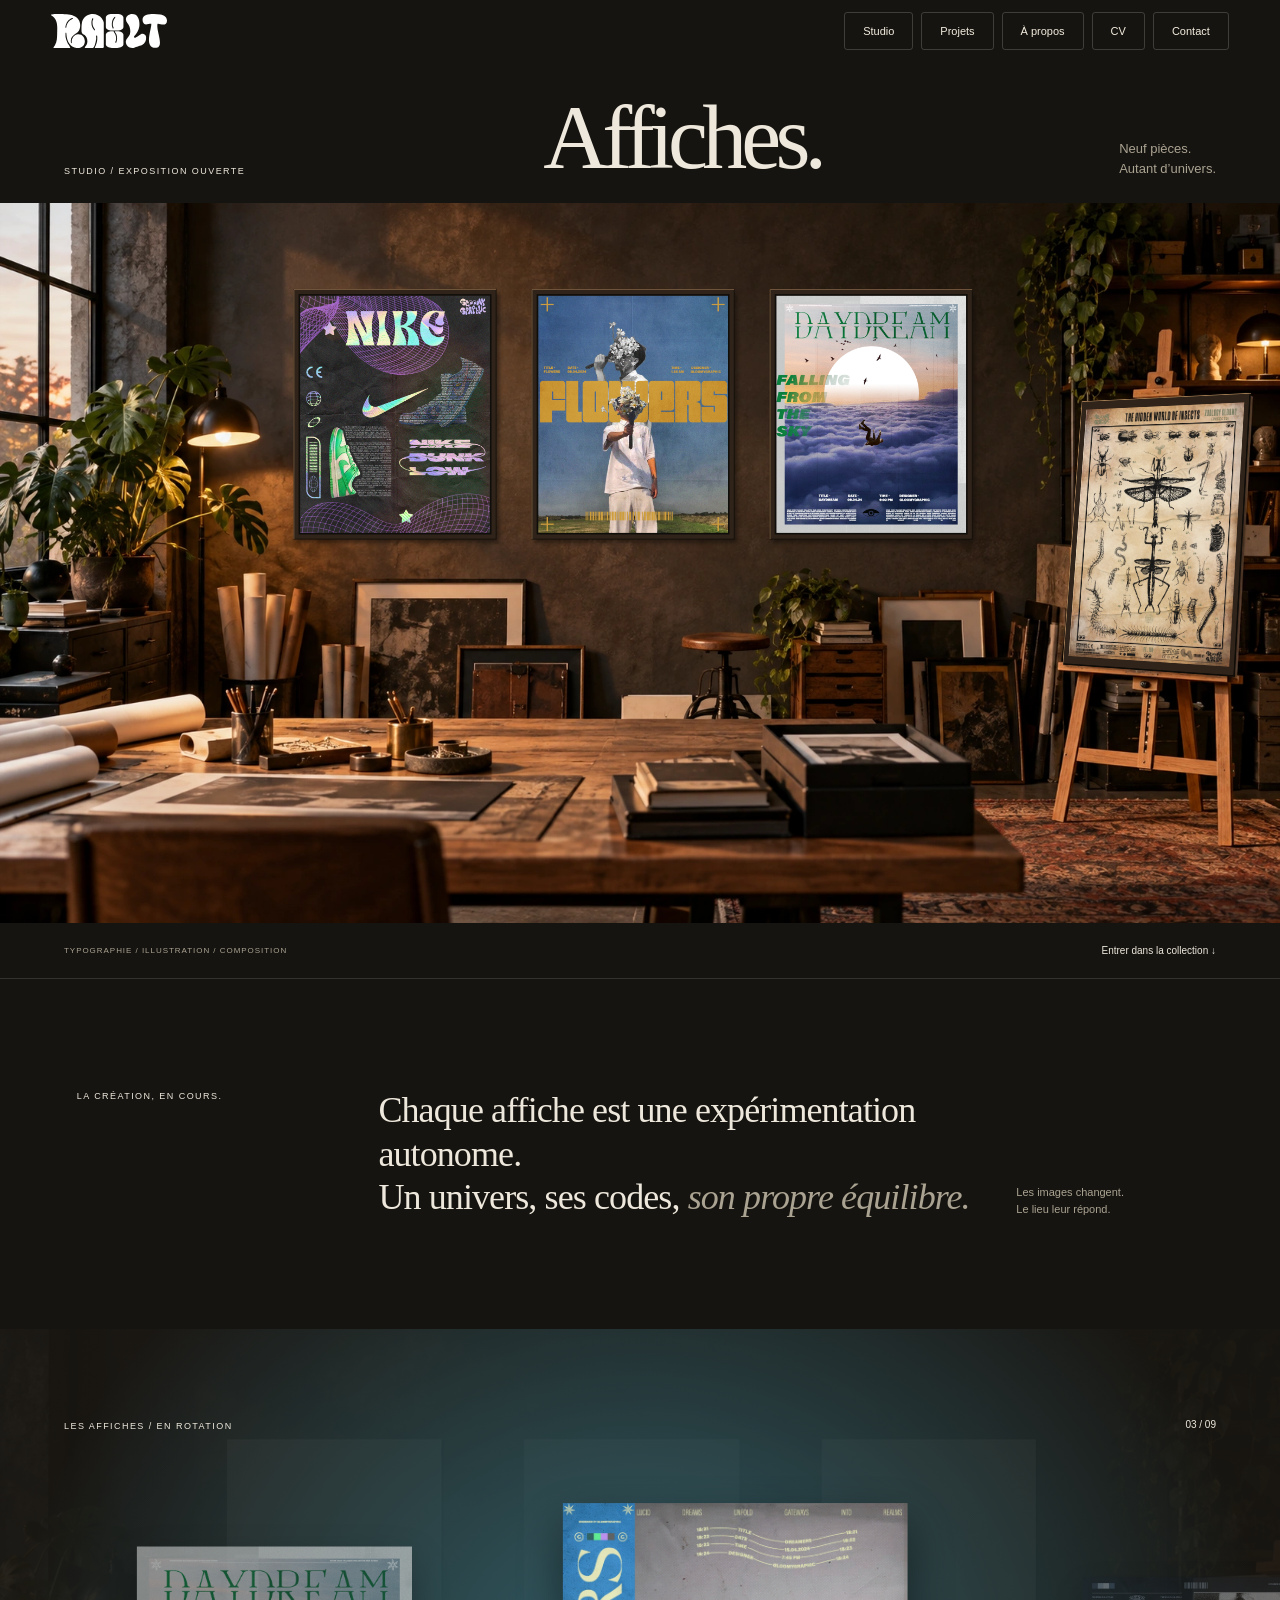
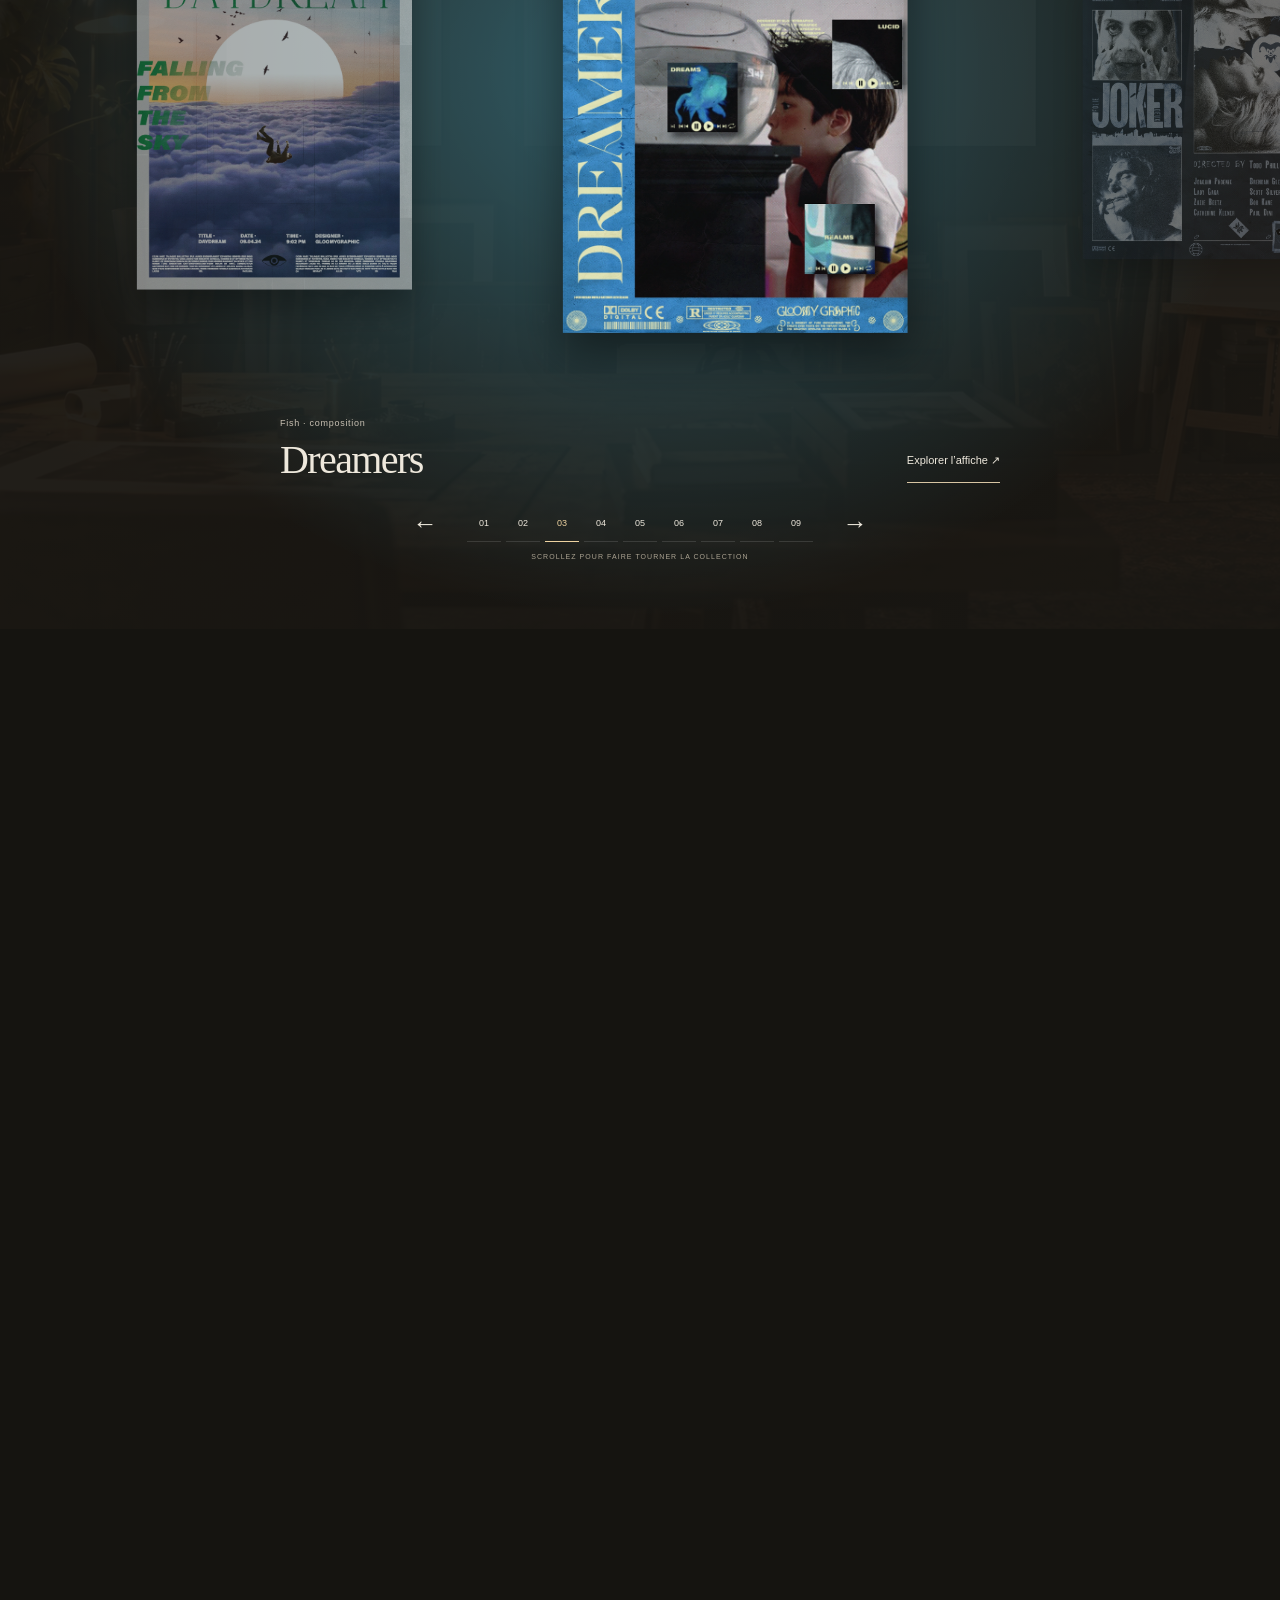
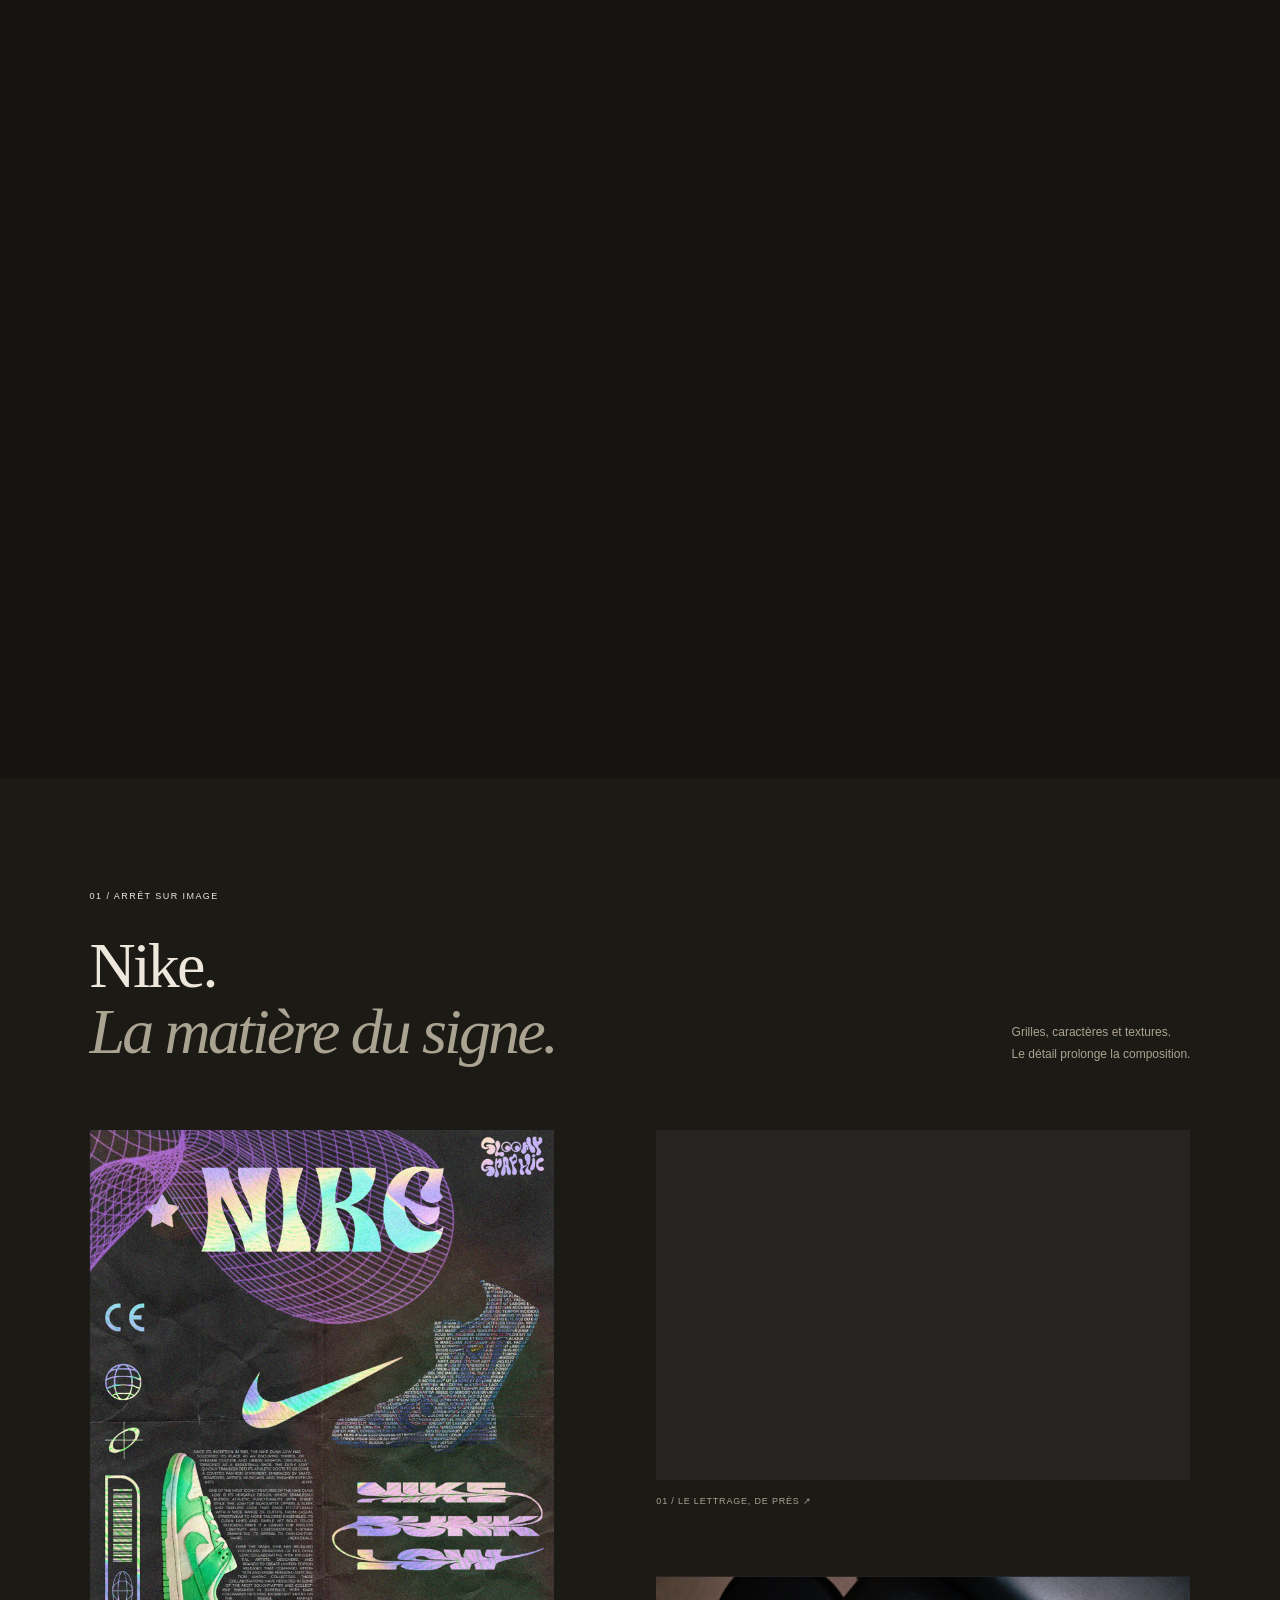
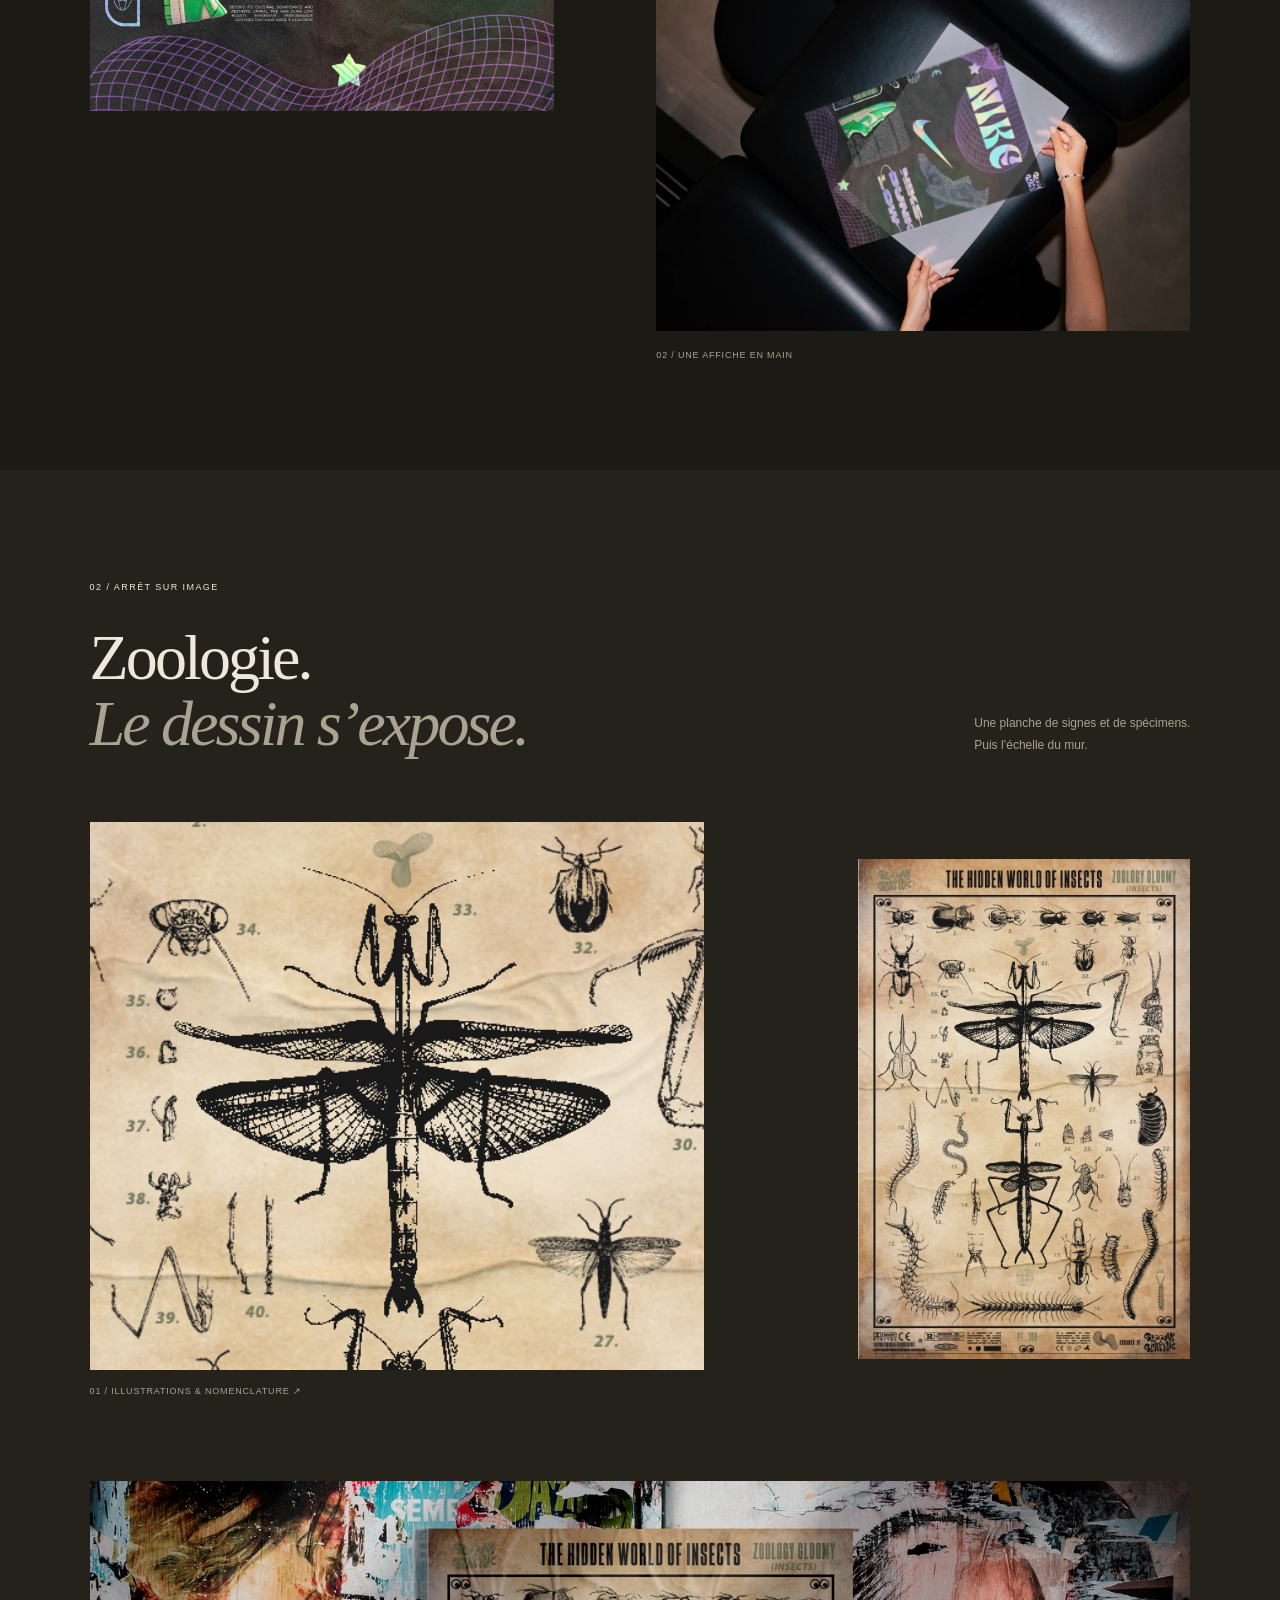
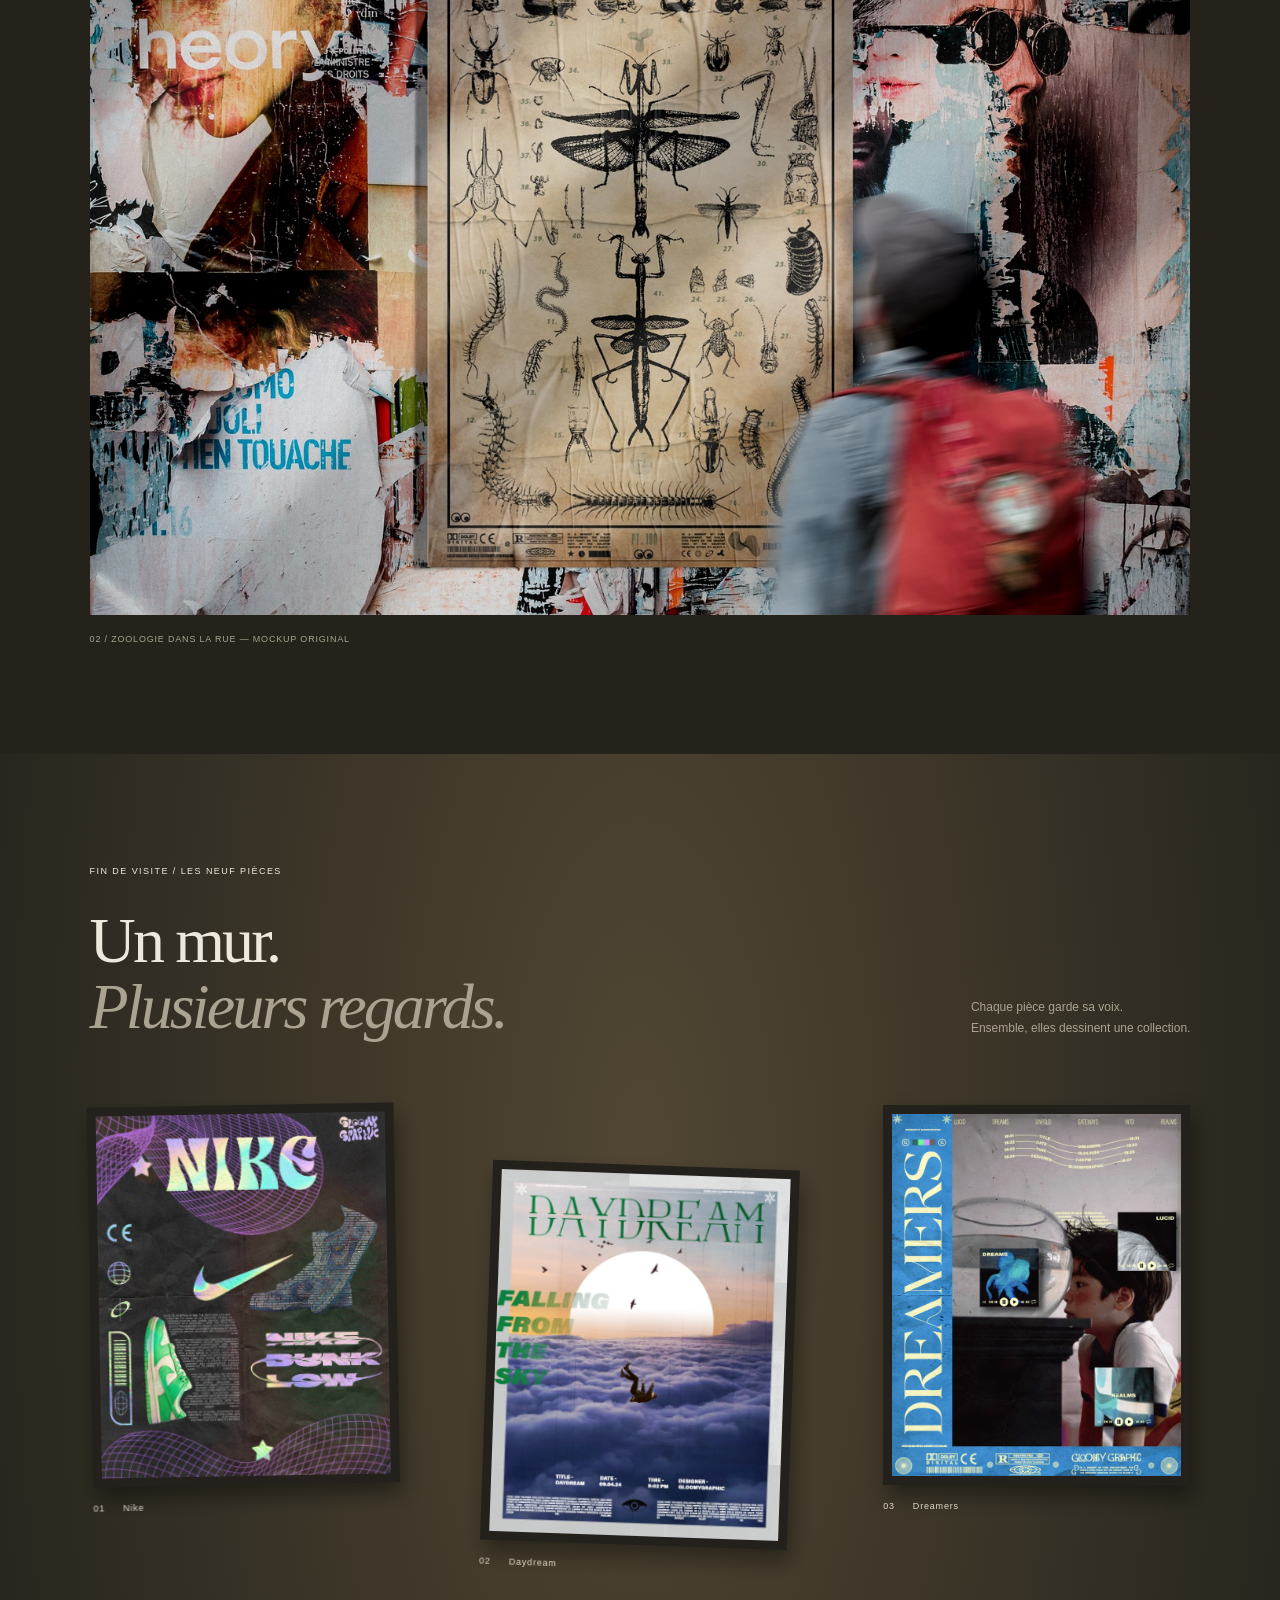
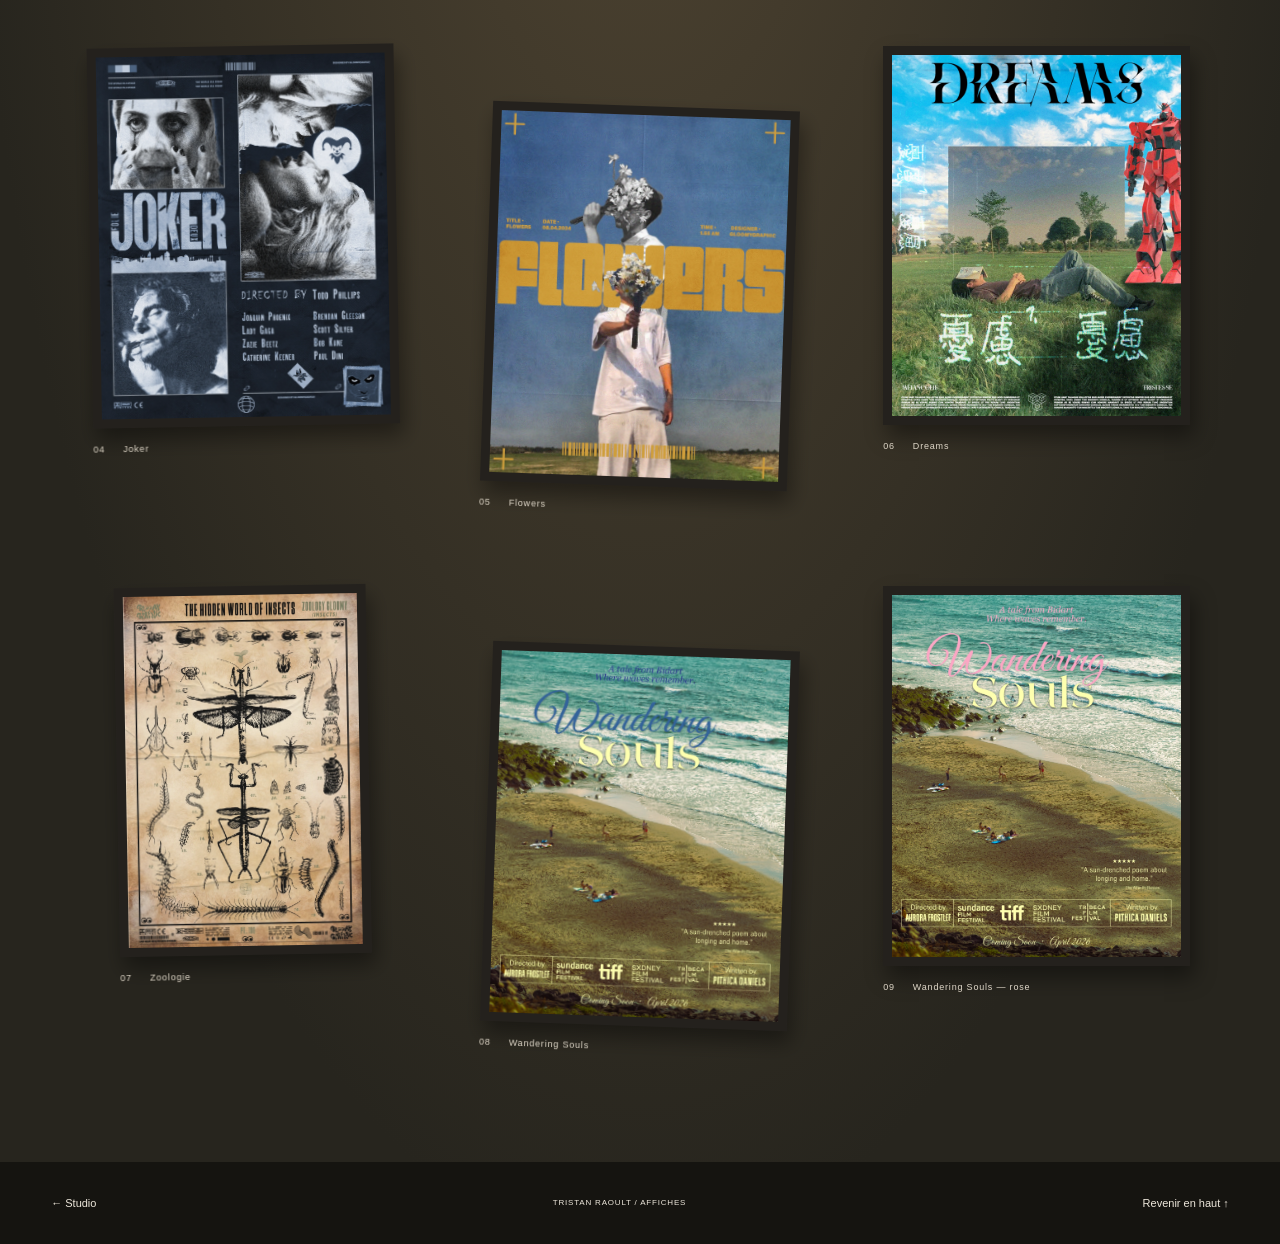
==== outputs/V16_Studio/affiches/index.html @ eba3c576 "release: prepare current portfolio for GitHub Pages" ====
<!doctype html><html lang="fr"><head><meta charset="utf-8"><meta name="viewport" content="width=device-width,initial-scale=1"><title>Affiches — Tristan Raoult</title><meta name="color-scheme" content="dark"><link rel="stylesheet" href="affiches.css"><link rel="stylesheet" href="mobile-v16.css"><link rel="stylesheet" href="../shared/navigation.css"><script src="../shared/navigation.js" defer></script></head><body><portfolio-header></portfolio-header><a class="skip" href="#rotation">Passer aux affiches</a><nav data-legacy-navigation><a href="../prototype/#atelier">← Studio</a><span>TRISTAN RAOULT / EXPÉRIMENTATIONS GRAPHIQUES</span><a href="#collection">La collection ↘</a></nav><main><section class="hero"><header><span class="eyebrow">STUDIO / EXPOSITION OUVERTE</span><h1>Affiches.</h1><p>Neuf pièces.<br>Autant d’univers.</p></header><div class="scene-scroll"><svg viewBox="0 0 1672 941" class="studio" role="img" aria-label="Atelier de création, trois affiches au mur et une sur un chevalet"><image href="assets/atelier.webp" width="1672" height="941"/><a href="#" data-open="0" aria-label="Voir Nike"><g class="studio-frame"><rect class="frame-shadow" x="388" y="118" width="264" height="326"/><rect class="frame-wood" x="384" y="113" width="264" height="326"/><path class="frame-edge" d="M384 439V113h264"/><image href="assets/nike.webp" x="392" y="121" width="248" height="310" preserveAspectRatio="xMidYMid meet"/><rect class="frame-lip" x="391" y="120" width="250" height="312"/></g></a><a href="#" data-open="4" aria-label="Voir Flowers"><g class="studio-frame"><rect class="frame-shadow" x="699" y="118" width="264" height="326"/><rect class="frame-wood" x="695" y="113" width="264" height="326"/><path class="frame-edge" d="M695 439V113h264"/><image href="assets/flower.webp" x="703" y="121" width="248" height="310" preserveAspectRatio="xMidYMid meet"/><rect class="frame-lip" x="702" y="120" width="250" height="312"/></g></a><a href="#" data-open="1" aria-label="Voir Daydream"><g class="studio-frame"><rect class="frame-shadow" x="1010" y="118" width="264" height="326"/><rect class="frame-wood" x="1006" y="113" width="264" height="326"/><path class="frame-edge" d="M1006 439V113h264"/><image href="assets/clouds.webp" x="1014" y="121" width="248" height="310" preserveAspectRatio="xMidYMid meet"/><rect class="frame-lip" x="1013" y="120" width="250" height="312"/></g></a><foreignObject x="0" y="0" width="1672" height="941" class="easel-layer"><a xmlns="http://www.w3.org/1999/xhtml" href="#" data-open="6" aria-label="Voir Zoologie" class="easel-print" style="transform:matrix3d(0.432533567590572,-0.11994492568596771,0,-0.0002988370659380425,-0.16379655150013453,0.9145654110637824,0,-0.00006797702237441648,0,0,1,0,1413,259,0,1)"><img src="assets/zoologie.webp" alt="Affiche Zoologie encadrée sur le chevalet" width="800" height="1200"/></a></foreignObject></svg></div><div class="mobile-exhibition portrait-exhibition"><svg class="portrait-gallery" viewBox="0 0 941 1672" aria-label="Studio en portrait : Nike et Flowers au mur, Zoologie sur le chevalet"><image href="assets/studio-portrait.webp" width="941" height="1672"/><a href="#" data-open="0" aria-label="Voir Nike"><rect x="246" y="212" width="246" height="303.5" fill="#30241b" stroke="#775b3d" stroke-width="3"/><image href="assets/nike.webp" x="254" y="220" width="230" height="287.5" preserveAspectRatio="xMidYMid meet"/><rect x="254" y="220" width="230" height="287.5" fill="none" stroke="#130e09" stroke-width="3"/></a><a href="#" data-open="4" aria-label="Voir Flowers"><rect x="524" y="212" width="246" height="303.5" fill="#30241b" stroke="#775b3d" stroke-width="3"/><image href="assets/flower.webp" x="532" y="220" width="230" height="287.5" preserveAspectRatio="xMidYMid meet"/><rect x="532" y="220" width="230" height="287.5" fill="none" stroke="#130e09" stroke-width="3"/></a><a href="#" data-open="6" aria-label="Voir Zoologie"><g transform="matrix(1 -.013 -.053 1 622 787)"><rect x="-6" y="-6" width="220" height="324" fill="#30241b" stroke="#8c6844" stroke-width="3"/><image href="assets/zoologie.webp" width="208" height="312" preserveAspectRatio="xMidYMid meet"/></g></a></svg><p>Touchez une affiche pour la voir en détail.</p></div><div class="hero-bottom"><span>TYPOGRAPHIE / ILLUSTRATION / COMPOSITION</span><a href="#rotation">Entrer dans la collection ↓</a><span class="mobile-hint">Faites défiler pour visiter le studio ↓</span></div></section><section class="intro"><span class="eyebrow">LA CRÉATION, EN COURS.</span><p>Chaque affiche est une expérimentation autonome.<br>Un univers, ses codes, <em>son propre équilibre.</em></p><span>Les images changent.<br>Le lieu leur répond.</span></section><section class="carousel-section" id="rotation"><div class="carousel-stage"><div class="ambience"></div><header><span class="eyebrow">LES AFFICHES / EN ROTATION</span><span id="count" aria-live="polite">01 / 09</span></header><div class="carousel" aria-label="Carrousel des neuf affiches" tabindex="0"><button class="slide" data-slide="0" aria-label="Mettre Nike au centre"><img src="assets/nike.webp" alt="Nike" loading="lazy"></button><button class="slide" data-slide="1" aria-label="Mettre Daydream au centre"><img src="assets/clouds.webp" alt="Daydream" loading="lazy"></button><button class="slide" data-slide="2" aria-label="Mettre Dreamers au centre"><img src="assets/fish.webp" alt="Dreamers" loading="lazy"></button><button class="slide" data-slide="3" aria-label="Mettre Joker au centre"><img src="assets/joker.webp" alt="Joker" loading="lazy"></button><button class="slide" data-slide="4" aria-label="Mettre Flowers au centre"><img src="assets/flower.webp" alt="Flowers" loading="lazy"></button><button class="slide" data-slide="5" aria-label="Mettre Dreams au centre"><img src="assets/robot.webp" alt="Dreams" loading="lazy"></button><button class="slide" data-slide="6" aria-label="Mettre Zoologie au centre"><img src="assets/zoologie.webp" alt="Zoologie" loading="lazy"></button><button class="slide" data-slide="7" aria-label="Mettre Wandering Souls au centre"><img src="assets/sand.webp" alt="Wandering Souls" loading="lazy"></button><button class="slide" data-slide="8" aria-label="Mettre Wandering Souls — rose au centre"><img src="assets/sand-rose.webp" alt="Wandering Souls — rose" loading="lazy"></button></div><div class="carousel-caption"><div><span id="category"></span><h2 id="current-title">Nike</h2></div><button id="inspect">Explorer l’affiche ↗</button></div><div class="carousel-controls"><button id="prev" aria-label="Affiche précédente">←</button><div class="dots"><button data-index="0" aria-label="Afficher Nike">01</button><button data-index="1" aria-label="Afficher Daydream">02</button><button data-index="2" aria-label="Afficher Dreamers">03</button><button data-index="3" aria-label="Afficher Joker">04</button><button data-index="4" aria-label="Afficher Flowers">05</button><button data-index="5" aria-label="Afficher Dreams">06</button><button data-index="6" aria-label="Afficher Zoologie">07</button><button data-index="7" aria-label="Afficher Wandering Souls">08</button><button data-index="8" aria-label="Afficher Wandering Souls — rose">09</button></div><button id="next" aria-label="Affiche suivante">→</button></div><span class="scroll-hint">SCROLLEZ POUR FAIRE TOURNER LA COLLECTION</span></div></section><section class="feature" id="nike"><header><span class="eyebrow">01 / ARRÊT SUR IMAGE</span><h2>Nike.<br><em>La matière du signe.</em></h2><p>Grilles, caractères et textures.<br>Le détail prolonge la composition.</p></header><div class="feature-grid"><button class="poster full-poster" data-open="0" aria-label="Voir Nike"><img src="assets/nike.webp" alt="Affiche Nike" loading="lazy"></button><div class="detail-column"><button class="detail nike-detail" data-open="0" aria-label="Examiner le détail de Nike"><img src="assets/nike.png" alt="Détail typographique de l’affiche Nike" loading="lazy"></button><span class="caption">01 / LE LETTRAGE, DE PRÈS ↗</span><figure class="mockup"><button data-mockup="mockups-lifestyle.png" aria-label="Agrandir le mockup Nike"><img src="assets/mockups-lifestyle.webp" alt="Mockup existant : affiche Nike tenue en main" loading="lazy"></button><figcaption>02 / UNE AFFICHE EN MAIN</figcaption></figure></div></div></section><section class="feature zoologie" id="zoologie"><header><span class="eyebrow">02 / ARRÊT SUR IMAGE</span><h2>Zoologie.<br><em>Le dessin s’expose.</em></h2><p>Une planche de signes et de spécimens.<br>Puis l’échelle du mur.</p></header><div class="zoo-detail"><div><button class="detail zoo-crop" data-open="6" aria-label="Examiner les détails de Zoologie"><img src="assets/zoologie.png" alt="Grand insecte ailé : nervures des ailes, antennes et annotations de Zoologie" loading="lazy"></button><span class="caption">01 / ILLUSTRATIONS & NOMENCLATURE ↗</span></div><button class="poster " data-open="6" aria-label="Voir Zoologie"><img src="assets/zoologie.webp" alt="Affiche Zoologie" loading="lazy"></button></div><figure class="urban"><button data-mockup="mockups-urban.png" aria-label="Agrandir le mockup urbain Zoologie"><img src="assets/mockups-urban.webp" alt="Mockup existant : Zoologie sur un mur d’affichage urbain" loading="lazy"></button><figcaption>02 / ZOOLOGIE DANS LA RUE — MOCKUP ORIGINAL</figcaption></figure></section><section class="collection" id="collection"><header><span class="eyebrow">FIN DE VISITE / LES NEUF PIÈCES</span><h2>Un mur.<br><em>Plusieurs regards.</em></h2><p>Chaque pièce garde sa voix.<br>Ensemble, elles dessinent une collection.</p></header><div class="collection-wall"><figure><button class="poster " data-open="0" aria-label="Voir Nike"><img src="assets/nike.webp" alt="Affiche Nike" loading="lazy"></button><figcaption><span>01</span>Nike</figcaption></figure><figure><button class="poster " data-open="1" aria-label="Voir Daydream"><img src="assets/clouds.webp" alt="Affiche Daydream" loading="lazy"></button><figcaption><span>02</span>Daydream</figcaption></figure><figure><button class="poster " data-open="2" aria-label="Voir Dreamers"><img src="assets/fish.webp" alt="Affiche Dreamers" loading="lazy"></button><figcaption><span>03</span>Dreamers</figcaption></figure><figure><button class="poster " data-open="3" aria-label="Voir Joker"><img src="assets/joker.webp" alt="Affiche Joker" loading="lazy"></button><figcaption><span>04</span>Joker</figcaption></figure><figure><button class="poster " data-open="4" aria-label="Voir Flowers"><img src="assets/flower.webp" alt="Affiche Flowers" loading="lazy"></button><figcaption><span>05</span>Flowers</figcaption></figure><figure><button class="poster " data-open="5" aria-label="Voir Dreams"><img src="assets/robot.webp" alt="Affiche Dreams" loading="lazy"></button><figcaption><span>06</span>Dreams</figcaption></figure><figure><button class="poster " data-open="6" aria-label="Voir Zoologie"><img src="assets/zoologie.webp" alt="Affiche Zoologie" loading="lazy"></button><figcaption><span>07</span>Zoologie</figcaption></figure><figure><button class="poster " data-open="7" aria-label="Voir Wandering Souls"><img src="assets/sand.webp" alt="Affiche Wandering Souls" loading="lazy"></button><figcaption><span>08</span>Wandering Souls</figcaption></figure><figure><button class="poster " data-open="8" aria-label="Voir Wandering Souls — rose"><img src="assets/sand-rose.webp" alt="Affiche Wandering Souls — rose" loading="lazy"></button><figcaption><span>09</span>Wandering Souls — rose</figcaption></figure></div></section></main><footer><a href="../prototype/#atelier">← Studio</a><span>TRISTAN RAOULT / AFFICHES</span><a href="#">Revenir en haut ↑</a></footer><dialog id="viewer" aria-label="Affiche en grand"><div class="viewer-bar"><span id="viewer-title"></span><a id="original" target="_blank">Fichier original ↗</a><button id="close">Fermer ×</button></div><div class="viewer-image"><img id="large" alt=""></div><div class="viewer-tools"><button id="vprev" aria-label="Précédente">←</button><label>Zoom <input id="zoom" type="range" min="1" max="3" step=".25" value="1"></label><button id="vnext" aria-label="Suivante">→</button></div></dialog><script src="affiches.js" defer></script></body></html>
---- outputs/V16_Studio/affiches/affiches.css ----
:root{--bg:#151410;--paper:#eee8dc;--muted:#aba392;--glow:#83629c}*{box-sizing:border-box}html{scroll-behavior:smooth;scroll-padding-top:70px}body{margin:0;background:var(--bg);color:var(--paper);font:14px Arial,sans-serif}a{color:inherit;text-decoration:none}button{font:inherit;color:inherit;cursor:pointer;border:0;background:none}button:focus-visible,a:focus-visible,input:focus-visible{outline:2px solid #efc786;outline-offset:5px}figure,p,h1,h2{margin:0}img{display:block;max-width:100%;height:auto}nav{height:62px;padding:0 3vw;position:fixed;inset:0 0 auto;background:#151410;z-index:30;display:flex;align-items:center;justify-content:space-between;border-bottom:1px solid #ffffff20;font-size:11px}nav>span{font-size:8px;letter-spacing:.13em}.skip{position:fixed;top:-70px;background:white;color:black;padding:15px;z-index:40}.skip:focus{top:0}.eyebrow{font-size:9px;letter-spacing:.16em;line-height:1.6}.hero{padding-top:62px}.hero header{display:flex;align-items:end;justify-content:space-between;padding:35px 5vw 25px}.hero h1{font:90px/.9 Georgia;letter-spacing:-.065em}.hero header>p{font-size:13px;line-height:1.5;color:var(--muted)}.scene-scroll{overflow:auto}.studio{width:100%;height:auto;display:block}.studio a{cursor:zoom-in}.studio a:hover{outline:1px solid #ead19b}.hero-bottom{display:flex;justify-content:space-between;align-items:center;padding:22px 5vw;font-size:10px;border-bottom:1px solid #ffffff20}.hero-bottom>span{font-size:8px;letter-spacing:.12em;color:var(--muted)}.mobile-hint{display:none}.intro{padding:110px 6vw;display:grid;grid-template-columns:.7fr 1.6fr .5fr;gap:40px;align-items:start}.intro p{font:36px/1.2 Georgia;letter-spacing:-.025em}.intro>span:last-child{font-size:11px;line-height:1.6;color:var(--muted);align-self:end}em{font-weight:400;color:var(--muted)}.carousel-section{height:650svh}.carousel-stage{position:sticky;top:0;height:100svh;min-height:700px;padding:90px 5vw 25px;overflow:hidden;background:#191713;isolation:isolate}.ambience{position:absolute;inset:0;z-index:-1;background:radial-gradient(ellipse at 50% 38%,var(--glow),transparent 69%),linear-gradient(#191713dd,#191713ee),url(assets/atelier.webp) center/cover;opacity:.55;transition:background-color .7s}.carousel-stage>header{display:flex;justify-content:space-between;font-size:10px}.carousel{height:calc(100% - 205px);position:relative;touch-action:pan-y;outline-offset:-5px}.slide{position:absolute;width:32%;height:90%;left:34%;top:4%;padding:0;transform-origin:center;will-change:transform;opacity:0}.slide img{width:100%;height:100%;object-fit:contain;filter:drop-shadow(0 22px 25px #0008)}.carousel-caption{position:relative;display:flex;justify-content:space-between;align-items:end;margin:0 auto;max-width:720px}.carousel-caption h2{font:40px Georgia;letter-spacing:-.04em;margin-top:7px}.carousel-caption #category{font-size:9px;color:#c9c1b3;letter-spacing:.08em}.carousel-caption>button{font-size:11px;padding:15px 0;border-bottom:1px solid #d8c5a3;min-height:44px}.carousel-controls{display:flex;justify-content:center;align-items:center;gap:20px;margin-top:18px}.carousel-controls>button{font-size:25px;width:44px;height:44px}.dots{display:flex;gap:5px}.dots button{font-size:9px;min-width:34px;min-height:38px;border-bottom:1px solid #ffffff20}.dots button[aria-current=true]{border-color:#eed3a1;color:#eed3a1}.scroll-hint{display:block;text-align:center;font-size:7px;letter-spacing:.15em;color:var(--muted);margin-top:8px}.feature{padding:110px 7vw;background:#1c1a15}.feature>header,.collection>header{display:grid;grid-template-columns:1.3fr .7fr;gap:30px;margin-bottom:65px;align-items:end}.feature header .eyebrow,.collection header .eyebrow{grid-column:1/-1}.feature h2,.collection h2{font:clamp(46px,5vw,75px)/1.03 Georgia;letter-spacing:-.045em}.feature header>p,.collection header>p{font-size:12px;line-height:1.8;color:var(--muted);justify-self:end}.feature-grid{display:grid;grid-template-columns:1fr 1.15fr;gap:8vw;align-items:start}.poster{padding:0;width:100%;display:block;cursor:zoom-in}.poster img{width:100%;height:auto}.full-poster{position:sticky;top:100px;max-height:80svh}.full-poster img{width:100%;height:100%;max-height:80svh;object-fit:contain}.detail{height:350px;display:block;width:100%;overflow:hidden;position:relative;background:#262423;padding:0;cursor:zoom-in}.detail img{max-width:none;width:190%;position:absolute;left:-30%;top:-15%}.caption,figcaption{display:block;font-size:9px;letter-spacing:.09em;color:var(--muted);padding-top:16px}.mockup{margin-top:70px}.mockup button,.urban button{padding:0;width:100%;cursor:zoom-in}.mockup img,.urban img{width:100%;height:auto}.zoologie{background:#24221a}.zoo-detail{display:grid;grid-template-columns:1.2fr .65fr;gap:12vw;align-items:center;margin-bottom:85px}.zoo-crop{height:500px}.zoo-crop img{width:165%;left:-30%;top:-40%}.urban{max-width:1200px;margin:auto}.collection{padding:110px 7vw;background:radial-gradient(ellipse at 50% 20%,#514633,#27251e 75%)}.collection-wall{display:grid;grid-template-columns:repeat(3,minmax(0,1fr));gap:75px 7vw;align-items:start}.collection-wall figure:nth-child(3n+2){margin-top:60px;transform:rotate(2deg)}.collection-wall figure:nth-child(3n+1){transform:rotate(-1deg)}.collection-wall figure{min-width:0}.collection-wall .poster{border:9px solid #24211d;box-shadow:4px 12px 20px #0006}.collection-wall figcaption{display:flex;gap:18px;color:#e0d8c9}.collection-wall figure:nth-child(7){width:82%;justify-self:center}footer{padding:35px 4vw;display:flex;justify-content:space-between;align-items:center;font-size:11px}footer span{font-size:8px;letter-spacing:.1em}dialog{border:0;background:#141310;color:var(--paper);width:100%;height:100%;max-width:none;max-height:none;inset:0;margin:0;padding:0}dialog[open]{display:grid;grid-template-rows:64px minmax(0,1fr) 64px}dialog::backdrop{background:#141310}.viewer-bar,.viewer-tools{padding:0 4vw;display:flex;justify-content:space-between;align-items:center;gap:20px;font-size:11px}.viewer-bar a{margin-left:auto}.viewer-bar button,.viewer-tools button{min-width:44px;min-height:44px}.viewer-image{overflow:auto;display:flex;align-items:center;justify-content:center;padding:15px}.viewer-image img{height:100%;width:100%;object-fit:contain;max-width:none}.viewer-image.zoomed{display:block}.viewer-image.zoomed img{height:calc(100% * var(--zoom));width:calc(100% * var(--zoom));object-fit:contain}.viewer-tools{justify-content:center}.viewer-tools label{display:flex;align-items:center;gap:18px}.viewer-tools input{accent-color:#d9b372}.modal-open{overflow:hidden}
@media(max-width:1000px){.hero h1{font-size:75px}.intro{grid-template-columns:1fr 2fr;padding:80px 5vw}.intro>span:last-child{display:none}.intro p{font-size:30px}.slide{width:45%;left:27.5%}.feature,.collection{padding:80px 5vw}.feature-grid{gap:5vw}.detail{height:280px}.zoo-detail{gap:8vw}.zoo-crop{height:360px}.collection-wall{gap:45px 5vw}.collection-wall .poster{border-width:5px}.feature header>p{font-size:11px}.full-poster{position:static}}
@media(max-width:700px){nav{padding:0 20px;height:58px;font-size:10px}nav>span{display:none}.hero{padding-top:58px}.hero header{padding:28px 22px 22px;display:grid;grid-template-columns:1fr 1fr;gap:18px}.hero header>.eyebrow{grid-column:1/-1;font-size:8px}.hero h1{font-size:64px}.hero header>p{justify-self:end;font-size:11px}.scene-scroll{height:520px;scrollbar-width:thin;scrollbar-color:#9e8356 #211e18}.studio{height:520px;width:auto;max-width:none}.hero-bottom{padding:20px 22px;display:block}.hero-bottom>span:first-child{display:none}.hero-bottom>a{display:block;font-size:11px;margin-bottom:13px}.hero-bottom .mobile-hint{display:block;font-size:8px;line-height:1.5}.intro{display:block;padding:60px 22px}.intro>.eyebrow{font-size:8px}.intro p{margin-top:25px;font-size:27px}.carousel-section{height:auto}.carousel-stage{position:relative;height:840px;min-height:0;padding:85px 20px 25px}.carousel{height:540px}.slide{width:72%;left:14%;height:90%}.carousel-caption h2{font-size:29px}.carousel-caption #category{font-size:8px}.carousel-caption>button{font-size:10px}.carousel-controls{gap:4px;margin-top:14px}.dots{gap:0}.dots button{min-width:27px;min-height:44px;font-size:8px}.carousel-controls>button{min-width:35px;width:35px}.scroll-hint{font-size:0}.scroll-hint:after{content:'GLISSEZ HORIZONTALEMENT POUR CHANGER D’AFFICHE';font-size:7px}.feature,.collection{padding:65px 22px}.feature>header,.collection>header{display:block;margin-bottom:35px}.feature h2,.collection h2{font-size:43px;margin:24px 0}.feature header>p,.collection header>p{font-size:12px}.feature-grid{display:block}.full-poster{width:85%;margin:0 auto 45px}.detail{height:285px}.mockup{margin-top:45px}.caption,figcaption{font-size:8px;line-height:1.5}.zoo-detail{display:flex;flex-direction:column-reverse;gap:40px;margin-bottom:45px}.zoo-detail>.poster{width:65%;margin:auto}.zoo-detail>div{width:100%}.zoo-crop{height:340px}.collection-wall{grid-template-columns:repeat(2,minmax(0,1fr));gap:35px 22px}.collection-wall figure:nth-child(3n+2){margin-top:25px}.collection-wall figure:last-child{grid-column:1/-1;width:50%;justify-self:center}.collection-wall figcaption{gap:8px;font-size:8px}.collection-wall .poster{border-width:4px}footer{padding:30px 22px;font-size:10px}footer span{display:none}.viewer-bar,.viewer-tools{padding:0 16px;font-size:10px;gap:10px}.viewer-bar span{max-width:35%}.viewer-bar a{font-size:9px}}
@media(prefers-reduced-motion:reduce){html{scroll-behavior:auto}*,*::before,*::after{transition:none!important;animation:none!important}.carousel-section{height:auto}.carousel-stage{position:relative}.slide{will-change:auto}}

/* Studio only: frames surround complete, unfiltered original prints. */
.studio .frame-shadow{fill:#100c08;opacity:.55;filter:blur(3px)}
.studio .frame-wood{fill:#30241a;stroke:#110e0a;stroke-width:1}
.studio .frame-edge{fill:none;stroke:#92714e;stroke-width:1.3;opacity:.7}
.studio .frame-lip{fill:none;stroke:#100e0b;stroke-width:2;pointer-events:none}
.studio a:hover{outline:none}.studio a:focus-visible .frame-wood{stroke:#efc786;stroke-width:3}
.easel-layer{pointer-events:none;overflow:visible}
.easel-print{position:absolute;left:0;top:0;width:240px;height:360px;display:block;padding:8px;background:#30241a;box-shadow:inset 1px 1px 0 #a07b52,inset -2px -2px 0 #100c08,2px 2px 3px #0006;transform-origin:0 0;pointer-events:auto;cursor:zoom-in}
.easel-print img{display:block;width:224px;height:344px;object-fit:contain;background:#30241a}
/* Zoologie only: a stable source-space crop, independent of viewport height. */
.zoo-crop{height:auto;aspect-ratio:1.12}
.zoo-crop img{width:160%;left:-29%;top:-40%;max-width:none}
---- outputs/V16_Studio/affiches/mobile-v16.css ----
.mobile-exhibition{display:none}
@media(max-width:700px){
 .scene-scroll{display:none}.mobile-exhibition{display:grid;gap:28px;padding:0 22px 24px;background:#191610}.mobile-exhibition figure{position:relative;margin:0;min-width:0}.mobile-exhibition .studio{display:block;width:100%;height:auto;max-height:510px;pointer-events:none;background:#201a13}.mobile-exhibition .easel-print{pointer-events:none}.exhibit-open{display:flex;align-items:center;justify-content:space-between;gap:16px;width:100%;min-height:56px;padding:14px 0;border-bottom:1px solid #ffffff25;text-align:left;font-size:12px}.exhibit-open span:last-child{font-size:10px;color:#d4b68b}
 .hero-bottom .mobile-hint{display:none}.hero-bottom>a{margin:0;min-height:44px;display:flex;align-items:center}.intro{padding:48px 22px}.carousel-stage{height:auto;padding:48px 22px 28px}.carousel{height: min(116vw,520px);margin-top:20px}.slide{width:100%;left:0;top:0;height:100%;transition:opacity .25s}.slide img{max-width:100%;max-height:100%;object-fit:contain}.carousel-caption{display:block;margin-top:25px}.carousel-caption h2{font-size:33px}.carousel-caption>button{width:100%;text-align:left;margin-top:15px;min-height:48px}.carousel-controls{display:grid;grid-template-columns:44px 1fr 44px;gap:8px}.dots{display:grid;grid-template-columns:repeat(3,1fr);gap:4px}.dots button{min-width:0;min-height:44px}.scroll-hint:after{content:'CHOISISSEZ UNE PIÈCE, PUIS EXPLOREZ SES DÉTAILS';font-size:7px;line-height:1.8}.feature-grid .full-poster{width:100%;max-height:none}.full-poster img{max-height:none}.zoo-detail>.poster{width:85%}.collection-wall{grid-template-columns:1fr;gap:45px;padding:0 16px}.collection-wall figure,.collection-wall figure:nth-child(3n+2),.collection-wall figure:nth-child(7),.collection-wall figure:last-child{width:100%;margin-top:0;grid-column:auto;transform:none}.collection-wall figure:nth-child(even){transform:rotate(1deg)}.collection-wall figure:nth-child(odd){transform:rotate(-1deg)}.collection-wall figcaption{font-size:10px;padding-top:14px}.viewer-bar{flex-wrap:wrap;gap:8px}.viewer-bar span{max-width:45%}
}
@media(max-width:700px){.mobile-exhibition.portrait-exhibition{display:block;padding:0;background:#191610}.portrait-gallery{display:block;width:100%;height:auto}.portrait-gallery a{cursor:zoom-in}.portrait-gallery a:focus-visible{outline:4px solid #efc786}.portrait-exhibition p{font-size:11px;color:#c4b49d;line-height:1.6;padding:20px 22px;margin:0}.portrait-exhibition a{-webkit-tap-highlight-color:transparent}}
---- outputs/V16_Studio/shared/navigation.css ----
portfolio-header{display:block;position:fixed;inset:0 0 auto;height:62px;z-index:1000;color:#f4eddf}[data-legacy-navigation]{display:none!important}html{scroll-padding-top:80px}.mobile-welcome{padding-top:62px!important}@media(max-width:700px){portfolio-header{height:58px}.mobile-welcome{padding-top:58px!important}}
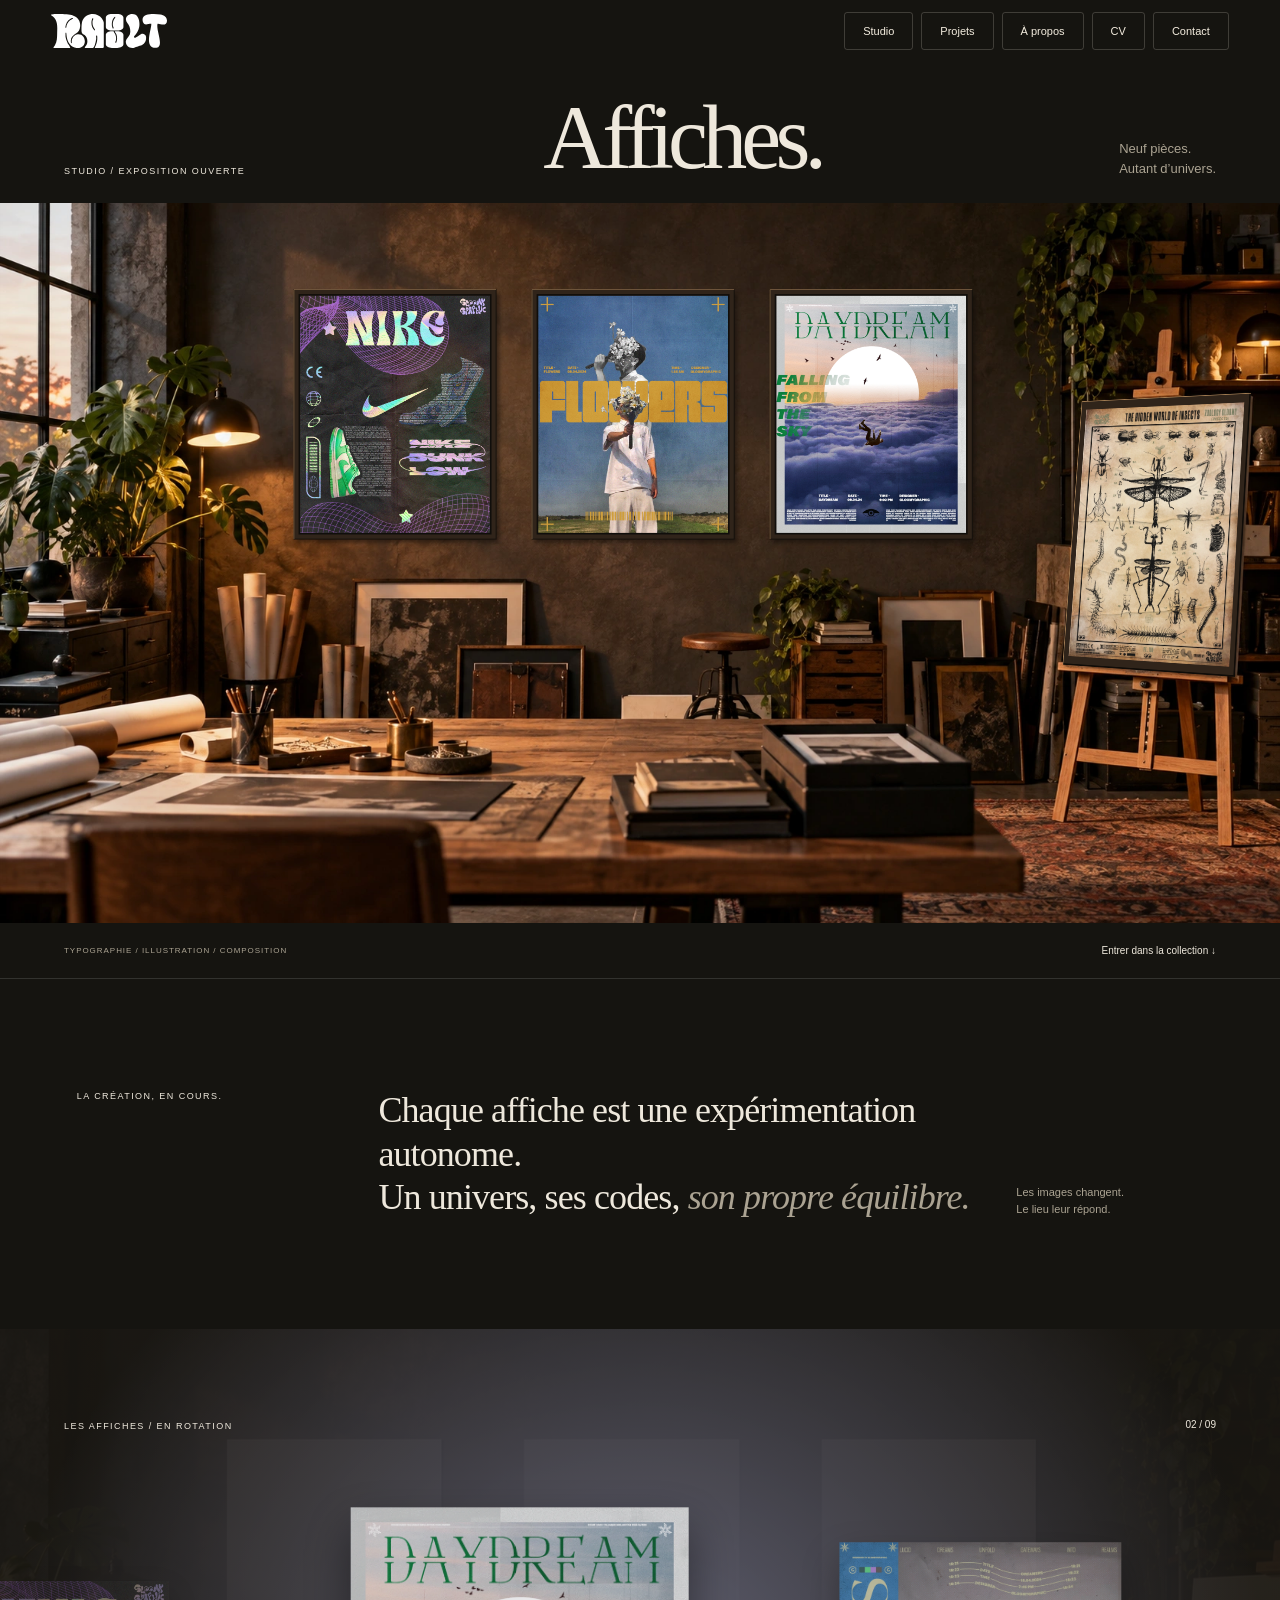
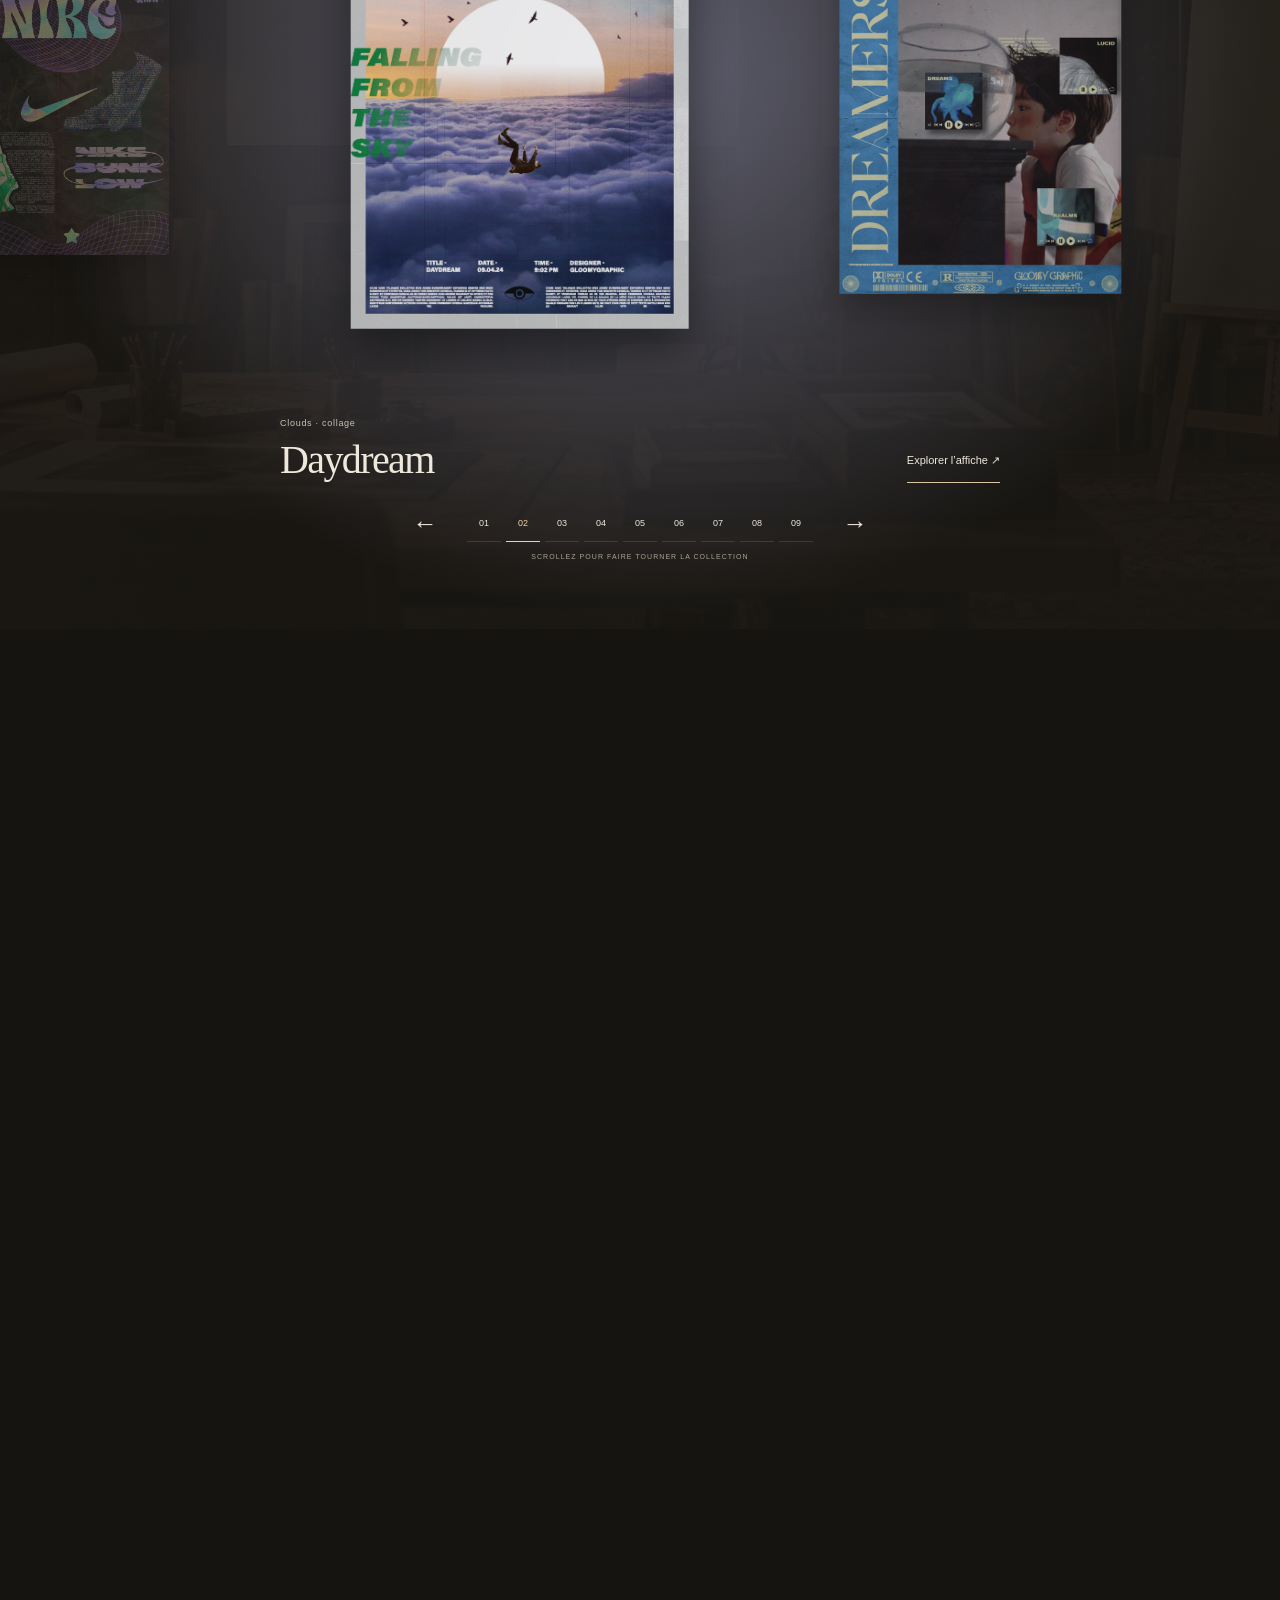
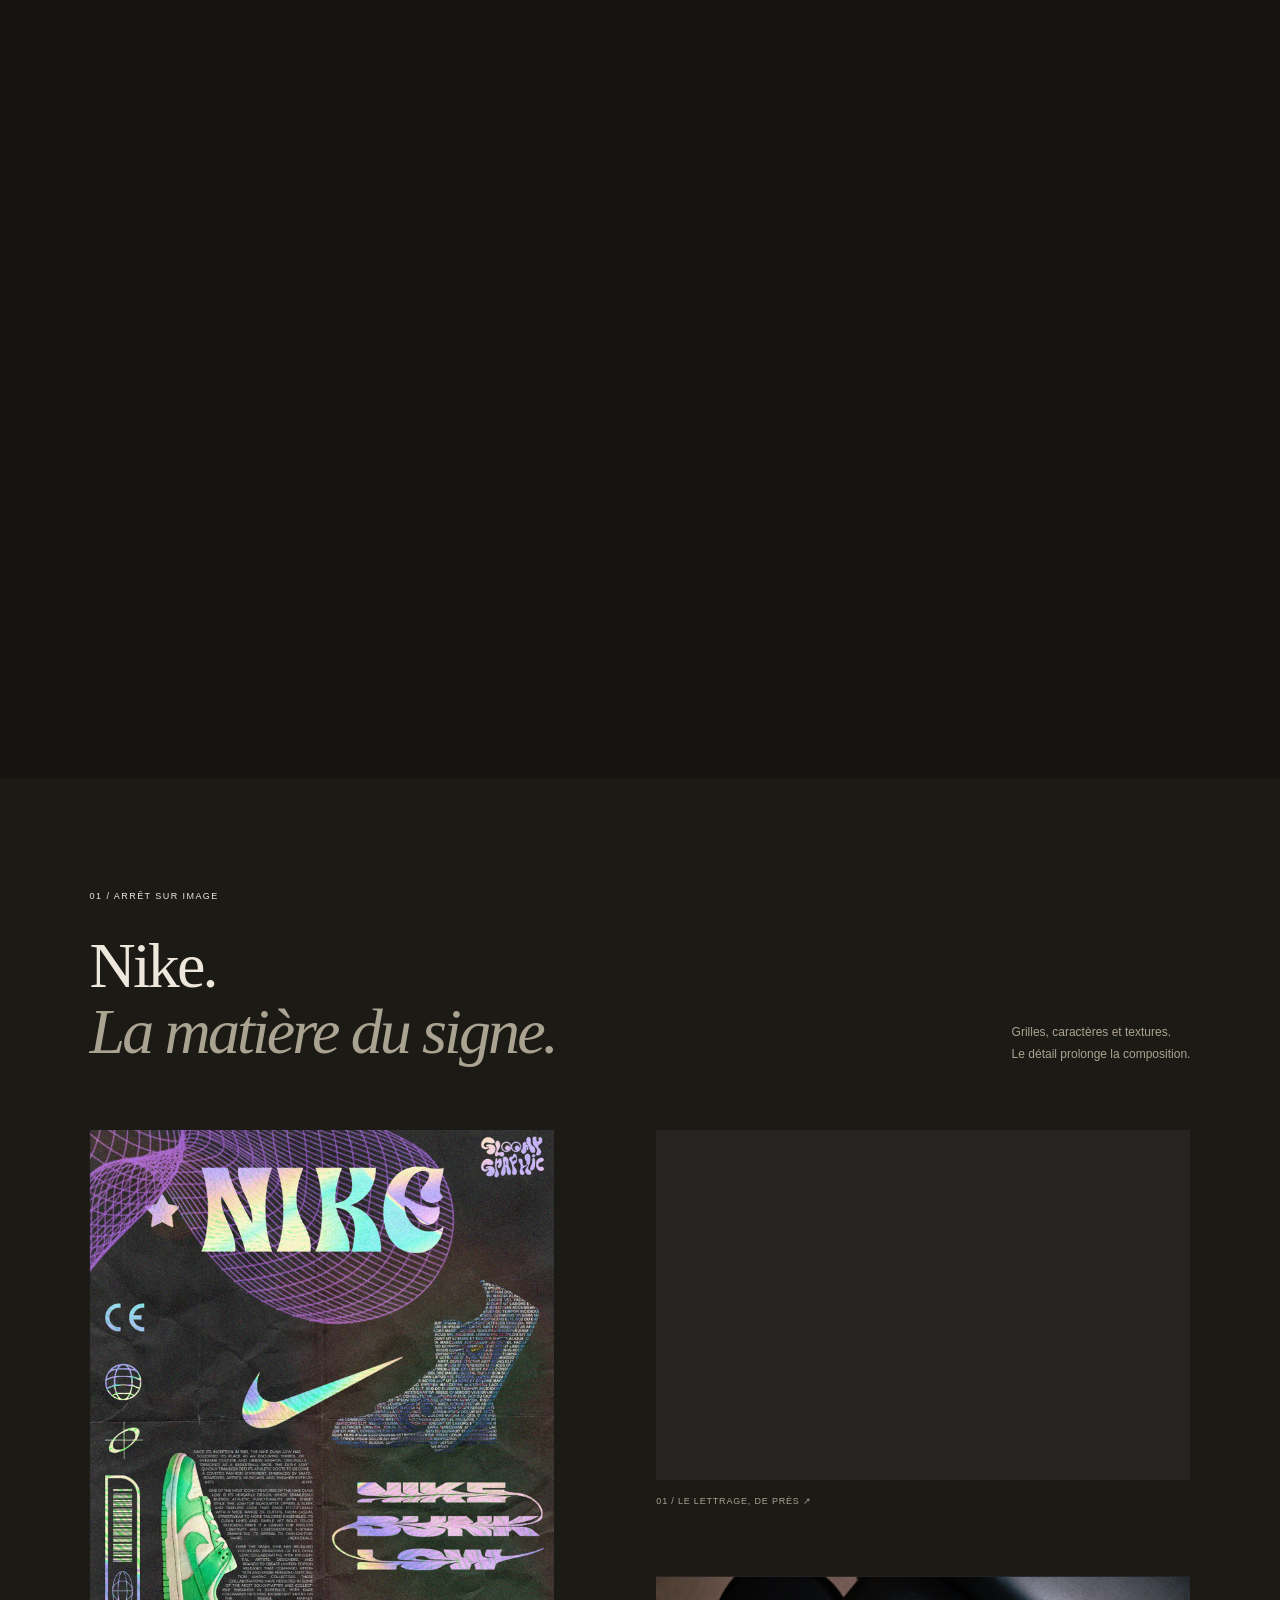
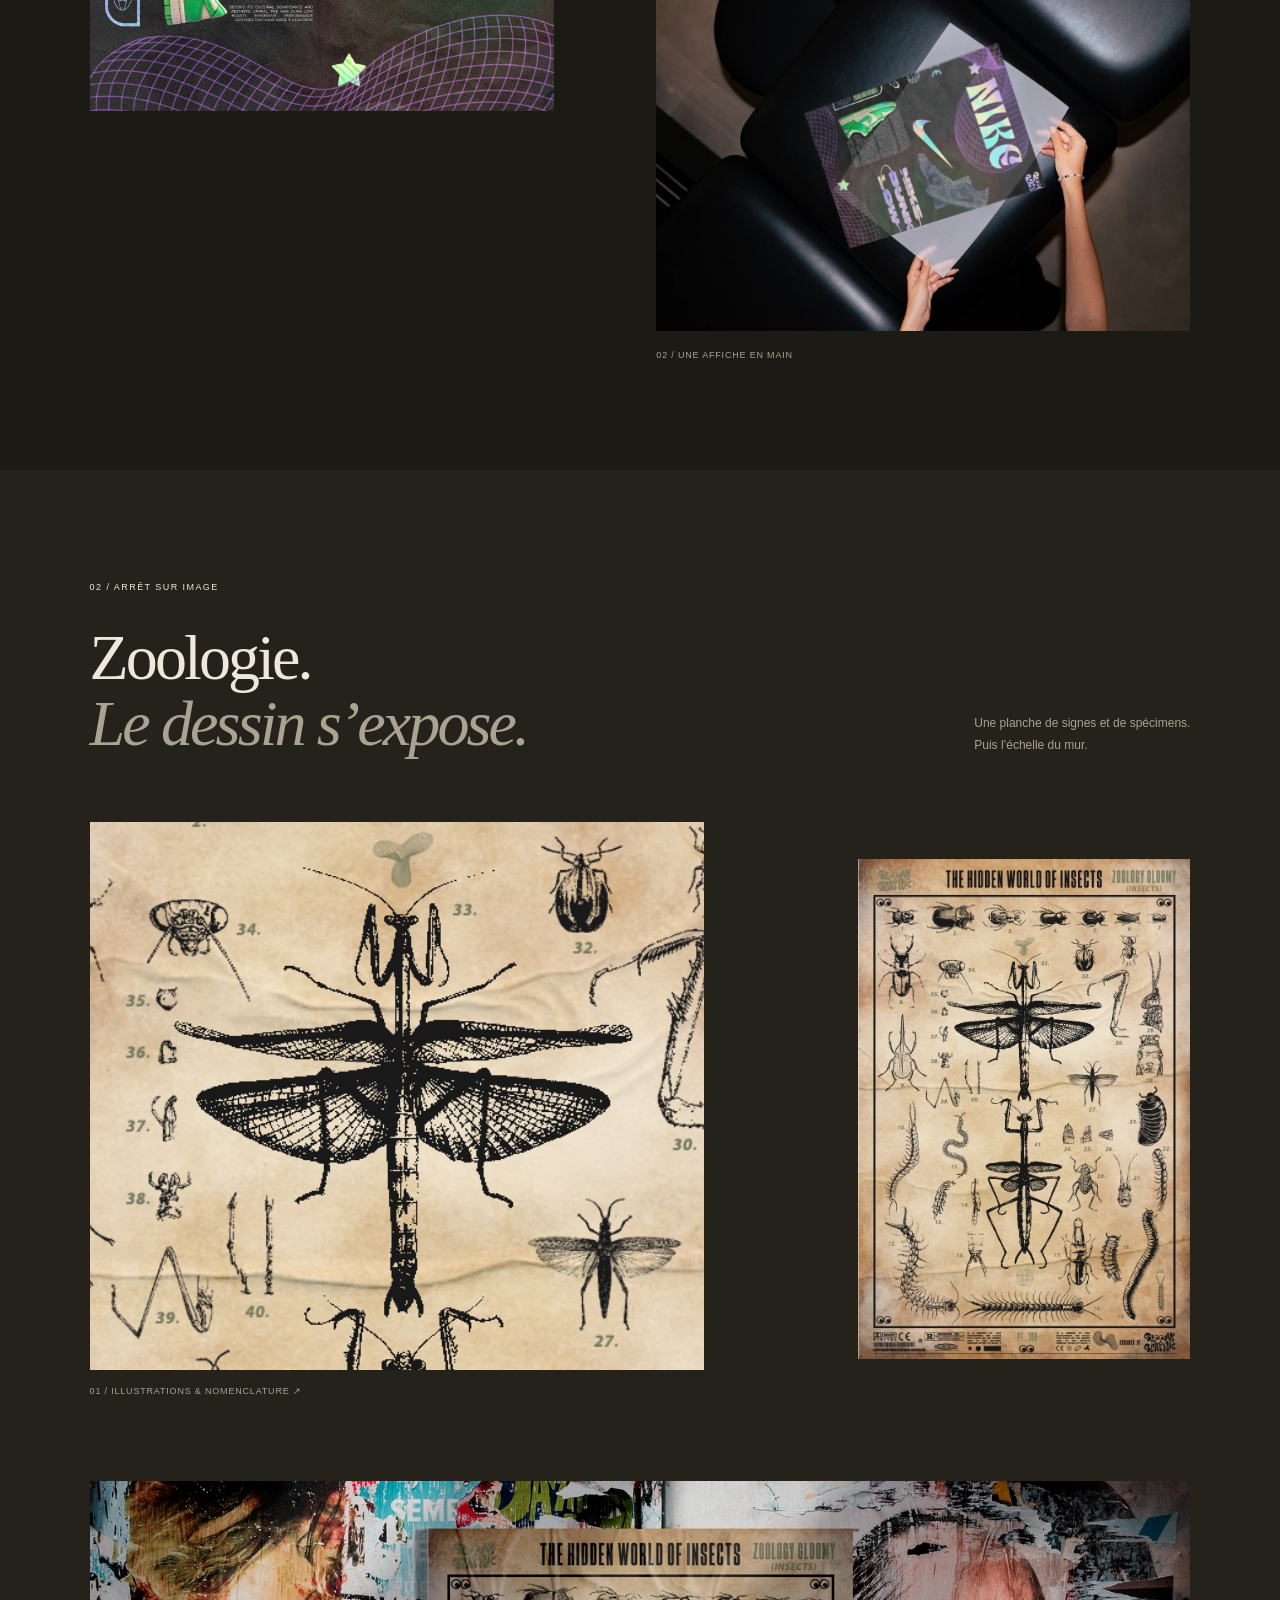
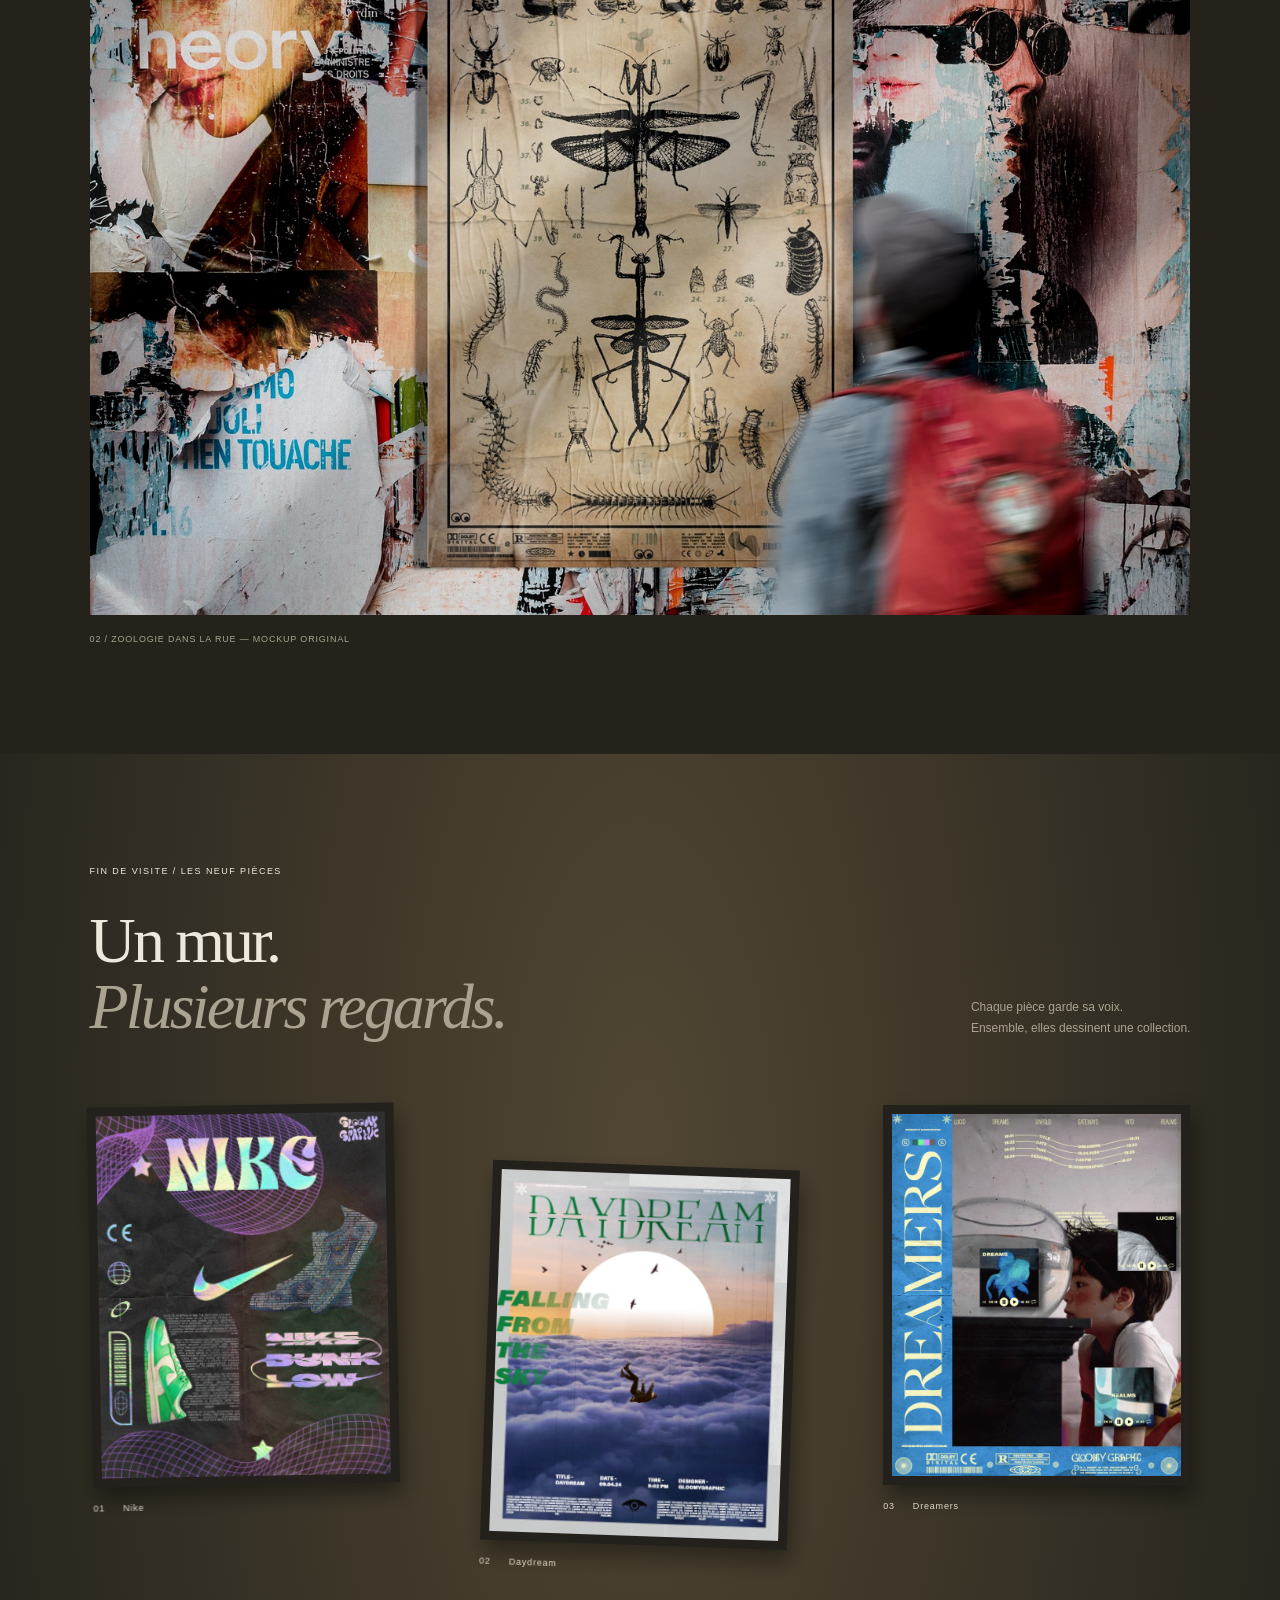
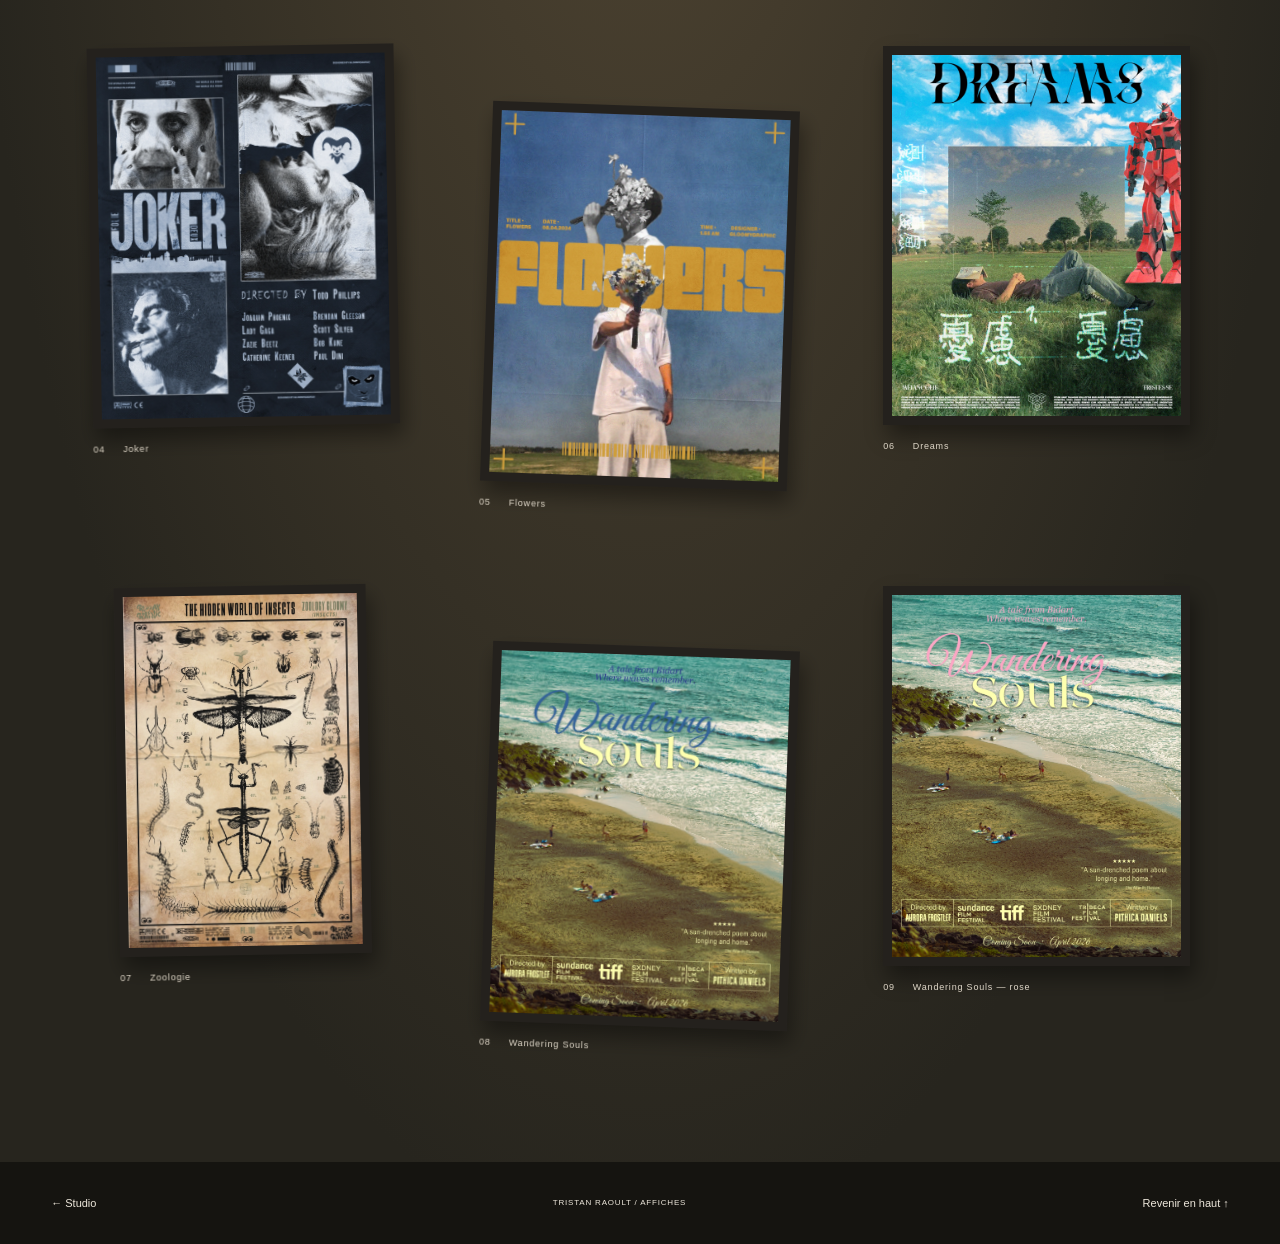
==== commit 0e02eac5: "restructure: serve the portfolio at the site root instead of /prototype/ Moves everything from outpu" ====
--- a/outputs/V16_Studio/affiches/index.html
+++ b/outputs/V16_Studio/affiches/index.html
@@ -1 +1 @@
-<!doctype html><html lang="fr"><head><meta charset="utf-8"><meta name="viewport" content="width=device-width,initial-scale=1"><title>Affiches — Tristan Raoult</title><meta name="color-scheme" content="dark"><link rel="stylesheet" href="affiches.css"><link rel="stylesheet" href="mobile-v16.css"><link rel="stylesheet" href="../shared/navigation.css"><script src="../shared/navigation.js" defer></script></head><body><portfolio-header></portfolio-header><a class="skip" href="#rotation">Passer aux affiches</a><nav data-legacy-navigation><a href="../prototype/#atelier">← Studio</a><span>TRISTAN RAOULT / EXPÉRIMENTATIONS GRAPHIQUES</span><a href="#collection">La collection ↘</a></nav><main><section class="hero"><header><span class="eyebrow">STUDIO / EXPOSITION OUVERTE</span><h1>Affiches.</h1><p>Neuf pièces.<br>Autant d’univers.</p></header><div class="scene-scroll"><svg viewBox="0 0 1672 941" class="studio" role="img" aria-label="Atelier de création, trois affiches au mur et une sur un chevalet"><image href="assets/atelier.webp" width="1672" height="941"/><a href="#" data-open="0" aria-label="Voir Nike"><g class="studio-frame"><rect class="frame-shadow" x="388" y="118" width="264" height="326"/><rect class="frame-wood" x="384" y="113" width="264" height="326"/><path class="frame-edge" d="M384 439V113h264"/><image href="assets/nike.webp" x="392" y="121" width="248" height="310" preserveAspectRatio="xMidYMid meet"/><rect class="frame-lip" x="391" y="120" width="250" height="312"/></g></a><a href="#" data-open="4" aria-label="Voir Flowers"><g class="studio-frame"><rect class="frame-shadow" x="699" y="118" width="264" height="326"/><rect class="frame-wood" x="695" y="113" width="264" height="326"/><path class="frame-edge" d="M695 439V113h264"/><image href="assets/flower.webp" x="703" y="121" width="248" height="310" preserveAspectRatio="xMidYMid meet"/><rect class="frame-lip" x="702" y="120" width="250" height="312"/></g></a><a href="#" data-open="1" aria-label="Voir Daydream"><g class="studio-frame"><rect class="frame-shadow" x="1010" y="118" width="264" height="326"/><rect class="frame-wood" x="1006" y="113" width="264" height="326"/><path class="frame-edge" d="M1006 439V113h264"/><image href="assets/clouds.webp" x="1014" y="121" width="248" height="310" preserveAspectRatio="xMidYMid meet"/><rect class="frame-lip" x="1013" y="120" width="250" height="312"/></g></a><foreignObject x="0" y="0" width="1672" height="941" class="easel-layer"><a xmlns="http://www.w3.org/1999/xhtml" href="#" data-open="6" aria-label="Voir Zoologie" class="easel-print" style="transform:matrix3d(0.432533567590572,-0.11994492568596771,0,-0.0002988370659380425,-0.16379655150013453,0.9145654110637824,0,-0.00006797702237441648,0,0,1,0,1413,259,0,1)"><img src="assets/zoologie.webp" alt="Affiche Zoologie encadrée sur le chevalet" width="800" height="1200"/></a></foreignObject></svg></div><div class="mobile-exhibition portrait-exhibition"><svg class="portrait-gallery" viewBox="0 0 941 1672" aria-label="Studio en portrait : Nike et Flowers au mur, Zoologie sur le chevalet"><image href="assets/studio-portrait.webp" width="941" height="1672"/><a href="#" data-open="0" aria-label="Voir Nike"><rect x="246" y="212" width="246" height="303.5" fill="#30241b" stroke="#775b3d" stroke-width="3"/><image href="assets/nike.webp" x="254" y="220" width="230" height="287.5" preserveAspectRatio="xMidYMid meet"/><rect x="254" y="220" width="230" height="287.5" fill="none" stroke="#130e09" stroke-width="3"/></a><a href="#" data-open="4" aria-label="Voir Flowers"><rect x="524" y="212" width="246" height="303.5" fill="#30241b" stroke="#775b3d" stroke-width="3"/><image href="assets/flower.webp" x="532" y="220" width="230" height="287.5" preserveAspectRatio="xMidYMid meet"/><rect x="532" y="220" width="230" height="287.5" fill="none" stroke="#130e09" stroke-width="3"/></a><a href="#" data-open="6" aria-label="Voir Zoologie"><g transform="matrix(1 -.013 -.053 1 622 787)"><rect x="-6" y="-6" width="220" height="324" fill="#30241b" stroke="#8c6844" stroke-width="3"/><image href="assets/zoologie.webp" width="208" height="312" preserveAspectRatio="xMidYMid meet"/></g></a></svg><p>Touchez une affiche pour la voir en détail.</p></div><div class="hero-bottom"><span>TYPOGRAPHIE / ILLUSTRATION / COMPOSITION</span><a href="#rotation">Entrer dans la collection ↓</a><span class="mobile-hint">Faites défiler pour visiter le studio ↓</span></div></section><section class="intro"><span class="eyebrow">LA CRÉATION, EN COURS.</span><p>Chaque affiche est une expérimentation autonome.<br>Un univers, ses codes, <em>son propre équilibre.</em></p><span>Les images changent.<br>Le lieu leur répond.</span></section><section class="carousel-section" id="rotation"><div class="carousel-stage"><div class="ambience"></div><header><span class="eyebrow">LES AFFICHES / EN ROTATION</span><span id="count" aria-live="polite">01 / 09</span></header><div class="carousel" aria-label="Carrousel des neuf affiches" tabindex="0"><button class="slide" data-slide="0" aria-label="Mettre Nike au centre"><img src="assets/nike.webp" alt="Nike" loading="lazy"></button><button class="slide" data-slide="1" aria-label="Mettre Daydream au centre"><img src="assets/clouds.webp" alt="Daydream" loading="lazy"></button><button class="slide" data-slide="2" aria-label="Mettre Dreamers au centre"><img src="assets/fish.webp" alt="Dreamers" loading="lazy"></button><button class="slide" data-slide="3" aria-label="Mettre Joker au centre"><img src="assets/joker.webp" alt="Joker" loading="lazy"></button><button class="slide" data-slide="4" aria-label="Mettre Flowers au centre"><img src="assets/flower.webp" alt="Flowers" loading="lazy"></button><button class="slide" data-slide="5" aria-label="Mettre Dreams au centre"><img src="assets/robot.webp" alt="Dreams" loading="lazy"></button><button class="slide" data-slide="6" aria-label="Mettre Zoologie au centre"><img src="assets/zoologie.webp" alt="Zoologie" loading="lazy"></button><button class="slide" data-slide="7" aria-label="Mettre Wandering Souls au centre"><img src="assets/sand.webp" alt="Wandering Souls" loading="lazy"></button><button class="slide" data-slide="8" aria-label="Mettre Wandering Souls — rose au centre"><img src="assets/sand-rose.webp" alt="Wandering Souls — rose" loading="lazy"></button></div><div class="carousel-caption"><div><span id="category"></span><h2 id="current-title">Nike</h2></div><button id="inspect">Explorer l’affiche ↗</button></div><div class="carousel-controls"><button id="prev" aria-label="Affiche précédente">←</button><div class="dots"><button data-index="0" aria-label="Afficher Nike">01</button><button data-index="1" aria-label="Afficher Daydream">02</button><button data-index="2" aria-label="Afficher Dreamers">03</button><button data-index="3" aria-label="Afficher Joker">04</button><button data-index="4" aria-label="Afficher Flowers">05</button><button data-index="5" aria-label="Afficher Dreams">06</button><button data-index="6" aria-label="Afficher Zoologie">07</button><button data-index="7" aria-label="Afficher Wandering Souls">08</button><button data-index="8" aria-label="Afficher Wandering Souls — rose">09</button></div><button id="next" aria-label="Affiche suivante">→</button></div><span class="scroll-hint">SCROLLEZ POUR FAIRE TOURNER LA COLLECTION</span></div></section><section class="feature" id="nike"><header><span class="eyebrow">01 / ARRÊT SUR IMAGE</span><h2>Nike.<br><em>La matière du signe.</em></h2><p>Grilles, caractères et textures.<br>Le détail prolonge la composition.</p></header><div class="feature-grid"><button class="poster full-poster" data-open="0" aria-label="Voir Nike"><img src="assets/nike.webp" alt="Affiche Nike" loading="lazy"></button><div class="detail-column"><button class="detail nike-detail" data-open="0" aria-label="Examiner le détail de Nike"><img src="assets/nike.png" alt="Détail typographique de l’affiche Nike" loading="lazy"></button><span class="caption">01 / LE LETTRAGE, DE PRÈS ↗</span><figure class="mockup"><button data-mockup="mockups-lifestyle.png" aria-label="Agrandir le mockup Nike"><img src="assets/mockups-lifestyle.webp" alt="Mockup existant : affiche Nike tenue en main" loading="lazy"></button><figcaption>02 / UNE AFFICHE EN MAIN</figcaption></figure></div></div></section><section class="feature zoologie" id="zoologie"><header><span class="eyebrow">02 / ARRÊT SUR IMAGE</span><h2>Zoologie.<br><em>Le dessin s’expose.</em></h2><p>Une planche de signes et de spécimens.<br>Puis l’échelle du mur.</p></header><div class="zoo-detail"><div><button class="detail zoo-crop" data-open="6" aria-label="Examiner les détails de Zoologie"><img src="assets/zoologie.png" alt="Grand insecte ailé : nervures des ailes, antennes et annotations de Zoologie" loading="lazy"></button><span class="caption">01 / ILLUSTRATIONS & NOMENCLATURE ↗</span></div><button class="poster " data-open="6" aria-label="Voir Zoologie"><img src="assets/zoologie.webp" alt="Affiche Zoologie" loading="lazy"></button></div><figure class="urban"><button data-mockup="mockups-urban.png" aria-label="Agrandir le mockup urbain Zoologie"><img src="assets/mockups-urban.webp" alt="Mockup existant : Zoologie sur un mur d’affichage urbain" loading="lazy"></button><figcaption>02 / ZOOLOGIE DANS LA RUE — MOCKUP ORIGINAL</figcaption></figure></section><section class="collection" id="collection"><header><span class="eyebrow">FIN DE VISITE / LES NEUF PIÈCES</span><h2>Un mur.<br><em>Plusieurs regards.</em></h2><p>Chaque pièce garde sa voix.<br>Ensemble, elles dessinent une collection.</p></header><div class="collection-wall"><figure><button class="poster " data-open="0" aria-label="Voir Nike"><img src="assets/nike.webp" alt="Affiche Nike" loading="lazy"></button><figcaption><span>01</span>Nike</figcaption></figure><figure><button class="poster " data-open="1" aria-label="Voir Daydream"><img src="assets/clouds.webp" alt="Affiche Daydream" loading="lazy"></button><figcaption><span>02</span>Daydream</figcaption></figure><figure><button class="poster " data-open="2" aria-label="Voir Dreamers"><img src="assets/fish.webp" alt="Affiche Dreamers" loading="lazy"></button><figcaption><span>03</span>Dreamers</figcaption></figure><figure><button class="poster " data-open="3" aria-label="Voir Joker"><img src="assets/joker.webp" alt="Affiche Joker" loading="lazy"></button><figcaption><span>04</span>Joker</figcaption></figure><figure><button class="poster " data-open="4" aria-label="Voir Flowers"><img src="assets/flower.webp" alt="Affiche Flowers" loading="lazy"></button><figcaption><span>05</span>Flowers</figcaption></figure><figure><button class="poster " data-open="5" aria-label="Voir Dreams"><img src="assets/robot.webp" alt="Affiche Dreams" loading="lazy"></button><figcaption><span>06</span>Dreams</figcaption></figure><figure><button class="poster " data-open="6" aria-label="Voir Zoologie"><img src="assets/zoologie.webp" alt="Affiche Zoologie" loading="lazy"></button><figcaption><span>07</span>Zoologie</figcaption></figure><figure><button class="poster " data-open="7" aria-label="Voir Wandering Souls"><img src="assets/sand.webp" alt="Affiche Wandering Souls" loading="lazy"></button><figcaption><span>08</span>Wandering Souls</figcaption></figure><figure><button class="poster " data-open="8" aria-label="Voir Wandering Souls — rose"><img src="assets/sand-rose.webp" alt="Affiche Wandering Souls — rose" loading="lazy"></button><figcaption><span>09</span>Wandering Souls — rose</figcaption></figure></div></section></main><footer><a href="../prototype/#atelier">← Studio</a><span>TRISTAN RAOULT / AFFICHES</span><a href="#">Revenir en haut ↑</a></footer><dialog id="viewer" aria-label="Affiche en grand"><div class="viewer-bar"><span id="viewer-title"></span><a id="original" target="_blank">Fichier original ↗</a><button id="close">Fermer ×</button></div><div class="viewer-image"><img id="large" alt=""></div><div class="viewer-tools"><button id="vprev" aria-label="Précédente">←</button><label>Zoom <input id="zoom" type="range" min="1" max="3" step=".25" value="1"></label><button id="vnext" aria-label="Suivante">→</button></div></dialog><script src="affiches.js" defer></script></body></html>+<!doctype html><html lang="fr"><head><meta charset="utf-8"><meta name="viewport" content="width=device-width,initial-scale=1"><title>Affiches — Tristan Raoult</title><meta name="color-scheme" content="dark"><link rel="stylesheet" href="affiches.css"><link rel="stylesheet" href="mobile-v16.css"><link rel="stylesheet" href="../shared/navigation.css"><script src="../shared/navigation.js" defer></script></head><body><portfolio-header></portfolio-header><a class="skip" href="#rotation">Passer aux affiches</a><nav data-legacy-navigation><a href="../#atelier">← Studio</a><span>TRISTAN RAOULT / EXPÉRIMENTATIONS GRAPHIQUES</span><a href="#collection">La collection ↘</a></nav><main><section class="hero"><header><span class="eyebrow">STUDIO / EXPOSITION OUVERTE</span><h1>Affiches.</h1><p>Neuf pièces.<br>Autant d’univers.</p></header><div class="scene-scroll"><svg viewBox="0 0 1672 941" class="studio" role="img" aria-label="Atelier de création, trois affiches au mur et une sur un chevalet"><image href="assets/atelier.webp" width="1672" height="941"/><a href="#" data-open="0" aria-label="Voir Nike"><g class="studio-frame"><rect class="frame-shadow" x="388" y="118" width="264" height="326"/><rect class="frame-wood" x="384" y="113" width="264" height="326"/><path class="frame-edge" d="M384 439V113h264"/><image href="assets/nike.webp" x="392" y="121" width="248" height="310" preserveAspectRatio="xMidYMid meet"/><rect class="frame-lip" x="391" y="120" width="250" height="312"/></g></a><a href="#" data-open="4" aria-label="Voir Flowers"><g class="studio-frame"><rect class="frame-shadow" x="699" y="118" width="264" height="326"/><rect class="frame-wood" x="695" y="113" width="264" height="326"/><path class="frame-edge" d="M695 439V113h264"/><image href="assets/flower.webp" x="703" y="121" width="248" height="310" preserveAspectRatio="xMidYMid meet"/><rect class="frame-lip" x="702" y="120" width="250" height="312"/></g></a><a href="#" data-open="1" aria-label="Voir Daydream"><g class="studio-frame"><rect class="frame-shadow" x="1010" y="118" width="264" height="326"/><rect class="frame-wood" x="1006" y="113" width="264" height="326"/><path class="frame-edge" d="M1006 439V113h264"/><image href="assets/clouds.webp" x="1014" y="121" width="248" height="310" preserveAspectRatio="xMidYMid meet"/><rect class="frame-lip" x="1013" y="120" width="250" height="312"/></g></a><foreignObject x="0" y="0" width="1672" height="941" class="easel-layer"><a xmlns="http://www.w3.org/1999/xhtml" href="#" data-open="6" aria-label="Voir Zoologie" class="easel-print" style="transform:matrix3d(0.432533567590572,-0.11994492568596771,0,-0.0002988370659380425,-0.16379655150013453,0.9145654110637824,0,-0.00006797702237441648,0,0,1,0,1413,259,0,1)"><img src="assets/zoologie.webp" alt="Affiche Zoologie encadrée sur le chevalet" width="800" height="1200"/></a></foreignObject></svg></div><div class="mobile-exhibition portrait-exhibition"><svg class="portrait-gallery" viewBox="0 0 941 1672" aria-label="Studio en portrait : Nike et Flowers au mur, Zoologie sur le chevalet"><image href="assets/studio-portrait.webp" width="941" height="1672"/><a href="#" data-open="0" aria-label="Voir Nike"><rect x="246" y="212" width="246" height="303.5" fill="#30241b" stroke="#775b3d" stroke-width="3"/><image href="assets/nike.webp" x="254" y="220" width="230" height="287.5" preserveAspectRatio="xMidYMid meet"/><rect x="254" y="220" width="230" height="287.5" fill="none" stroke="#130e09" stroke-width="3"/></a><a href="#" data-open="4" aria-label="Voir Flowers"><rect x="524" y="212" width="246" height="303.5" fill="#30241b" stroke="#775b3d" stroke-width="3"/><image href="assets/flower.webp" x="532" y="220" width="230" height="287.5" preserveAspectRatio="xMidYMid meet"/><rect x="532" y="220" width="230" height="287.5" fill="none" stroke="#130e09" stroke-width="3"/></a><a href="#" data-open="6" aria-label="Voir Zoologie"><g transform="matrix(1 -.013 -.053 1 622 787)"><rect x="-6" y="-6" width="220" height="324" fill="#30241b" stroke="#8c6844" stroke-width="3"/><image href="assets/zoologie.webp" width="208" height="312" preserveAspectRatio="xMidYMid meet"/></g></a></svg><p>Touchez une affiche pour la voir en détail.</p></div><div class="hero-bottom"><span>TYPOGRAPHIE / ILLUSTRATION / COMPOSITION</span><a href="#rotation">Entrer dans la collection ↓</a><span class="mobile-hint">Faites défiler pour visiter le studio ↓</span></div></section><section class="intro"><span class="eyebrow">LA CRÉATION, EN COURS.</span><p>Chaque affiche est une expérimentation autonome.<br>Un univers, ses codes, <em>son propre équilibre.</em></p><span>Les images changent.<br>Le lieu leur répond.</span></section><section class="carousel-section" id="rotation"><div class="carousel-stage"><div class="ambience"></div><header><span class="eyebrow">LES AFFICHES / EN ROTATION</span><span id="count" aria-live="polite">01 / 09</span></header><div class="carousel" aria-label="Carrousel des neuf affiches" tabindex="0"><button class="slide" data-slide="0" aria-label="Mettre Nike au centre"><img src="assets/nike.webp" alt="Nike" loading="lazy"></button><button class="slide" data-slide="1" aria-label="Mettre Daydream au centre"><img src="assets/clouds.webp" alt="Daydream" loading="lazy"></button><button class="slide" data-slide="2" aria-label="Mettre Dreamers au centre"><img src="assets/fish.webp" alt="Dreamers" loading="lazy"></button><button class="slide" data-slide="3" aria-label="Mettre Joker au centre"><img src="assets/joker.webp" alt="Joker" loading="lazy"></button><button class="slide" data-slide="4" aria-label="Mettre Flowers au centre"><img src="assets/flower.webp" alt="Flowers" loading="lazy"></button><button class="slide" data-slide="5" aria-label="Mettre Dreams au centre"><img src="assets/robot.webp" alt="Dreams" loading="lazy"></button><button class="slide" data-slide="6" aria-label="Mettre Zoologie au centre"><img src="assets/zoologie.webp" alt="Zoologie" loading="lazy"></button><button class="slide" data-slide="7" aria-label="Mettre Wandering Souls au centre"><img src="assets/sand.webp" alt="Wandering Souls" loading="lazy"></button><button class="slide" data-slide="8" aria-label="Mettre Wandering Souls — rose au centre"><img src="assets/sand-rose.webp" alt="Wandering Souls — rose" loading="lazy"></button></div><div class="carousel-caption"><div><span id="category"></span><h2 id="current-title">Nike</h2></div><button id="inspect">Explorer l’affiche ↗</button></div><div class="carousel-controls"><button id="prev" aria-label="Affiche précédente">←</button><div class="dots"><button data-index="0" aria-label="Afficher Nike">01</button><button data-index="1" aria-label="Afficher Daydream">02</button><button data-index="2" aria-label="Afficher Dreamers">03</button><button data-index="3" aria-label="Afficher Joker">04</button><button data-index="4" aria-label="Afficher Flowers">05</button><button data-index="5" aria-label="Afficher Dreams">06</button><button data-index="6" aria-label="Afficher Zoologie">07</button><button data-index="7" aria-label="Afficher Wandering Souls">08</button><button data-index="8" aria-label="Afficher Wandering Souls — rose">09</button></div><button id="next" aria-label="Affiche suivante">→</button></div><span class="scroll-hint">SCROLLEZ POUR FAIRE TOURNER LA COLLECTION</span></div></section><section class="feature" id="nike"><header><span class="eyebrow">01 / ARRÊT SUR IMAGE</span><h2>Nike.<br><em>La matière du signe.</em></h2><p>Grilles, caractères et textures.<br>Le détail prolonge la composition.</p></header><div class="feature-grid"><button class="poster full-poster" data-open="0" aria-label="Voir Nike"><img src="assets/nike.webp" alt="Affiche Nike" loading="lazy"></button><div class="detail-column"><button class="detail nike-detail" data-open="0" aria-label="Examiner le détail de Nike"><img src="assets/nike.png" alt="Détail typographique de l’affiche Nike" loading="lazy"></button><span class="caption">01 / LE LETTRAGE, DE PRÈS ↗</span><figure class="mockup"><button data-mockup="mockups-lifestyle.png" aria-label="Agrandir le mockup Nike"><img src="assets/mockups-lifestyle.webp" alt="Mockup existant : affiche Nike tenue en main" loading="lazy"></button><figcaption>02 / UNE AFFICHE EN MAIN</figcaption></figure></div></div></section><section class="feature zoologie" id="zoologie"><header><span class="eyebrow">02 / ARRÊT SUR IMAGE</span><h2>Zoologie.<br><em>Le dessin s’expose.</em></h2><p>Une planche de signes et de spécimens.<br>Puis l’échelle du mur.</p></header><div class="zoo-detail"><div><button class="detail zoo-crop" data-open="6" aria-label="Examiner les détails de Zoologie"><img src="assets/zoologie.png" alt="Grand insecte ailé : nervures des ailes, antennes et annotations de Zoologie" loading="lazy"></button><span class="caption">01 / ILLUSTRATIONS & NOMENCLATURE ↗</span></div><button class="poster " data-open="6" aria-label="Voir Zoologie"><img src="assets/zoologie.webp" alt="Affiche Zoologie" loading="lazy"></button></div><figure class="urban"><button data-mockup="mockups-urban.png" aria-label="Agrandir le mockup urbain Zoologie"><img src="assets/mockups-urban.webp" alt="Mockup existant : Zoologie sur un mur d’affichage urbain" loading="lazy"></button><figcaption>02 / ZOOLOGIE DANS LA RUE — MOCKUP ORIGINAL</figcaption></figure></section><section class="collection" id="collection"><header><span class="eyebrow">FIN DE VISITE / LES NEUF PIÈCES</span><h2>Un mur.<br><em>Plusieurs regards.</em></h2><p>Chaque pièce garde sa voix.<br>Ensemble, elles dessinent une collection.</p></header><div class="collection-wall"><figure><button class="poster " data-open="0" aria-label="Voir Nike"><img src="assets/nike.webp" alt="Affiche Nike" loading="lazy"></button><figcaption><span>01</span>Nike</figcaption></figure><figure><button class="poster " data-open="1" aria-label="Voir Daydream"><img src="assets/clouds.webp" alt="Affiche Daydream" loading="lazy"></button><figcaption><span>02</span>Daydream</figcaption></figure><figure><button class="poster " data-open="2" aria-label="Voir Dreamers"><img src="assets/fish.webp" alt="Affiche Dreamers" loading="lazy"></button><figcaption><span>03</span>Dreamers</figcaption></figure><figure><button class="poster " data-open="3" aria-label="Voir Joker"><img src="assets/joker.webp" alt="Affiche Joker" loading="lazy"></button><figcaption><span>04</span>Joker</figcaption></figure><figure><button class="poster " data-open="4" aria-label="Voir Flowers"><img src="assets/flower.webp" alt="Affiche Flowers" loading="lazy"></button><figcaption><span>05</span>Flowers</figcaption></figure><figure><button class="poster " data-open="5" aria-label="Voir Dreams"><img src="assets/robot.webp" alt="Affiche Dreams" loading="lazy"></button><figcaption><span>06</span>Dreams</figcaption></figure><figure><button class="poster " data-open="6" aria-label="Voir Zoologie"><img src="assets/zoologie.webp" alt="Affiche Zoologie" loading="lazy"></button><figcaption><span>07</span>Zoologie</figcaption></figure><figure><button class="poster " data-open="7" aria-label="Voir Wandering Souls"><img src="assets/sand.webp" alt="Affiche Wandering Souls" loading="lazy"></button><figcaption><span>08</span>Wandering Souls</figcaption></figure><figure><button class="poster " data-open="8" aria-label="Voir Wandering Souls — rose"><img src="assets/sand-rose.webp" alt="Affiche Wandering Souls — rose" loading="lazy"></button><figcaption><span>09</span>Wandering Souls — rose</figcaption></figure></div></section></main><footer><a href="../#atelier">← Studio</a><span>TRISTAN RAOULT / AFFICHES</span><a href="#">Revenir en haut ↑</a></footer><dialog id="viewer" aria-label="Affiche en grand"><div class="viewer-bar"><span id="viewer-title"></span><a id="original" target="_blank">Fichier original ↗</a><button id="close">Fermer ×</button></div><div class="viewer-image"><img id="large" alt=""></div><div class="viewer-tools"><button id="vprev" aria-label="Précédente">←</button><label>Zoom <input id="zoom" type="range" min="1" max="3" step=".25" value="1"></label><button id="vnext" aria-label="Suivante">→</button></div></dialog><script src="affiches.js" defer></script></body></html>
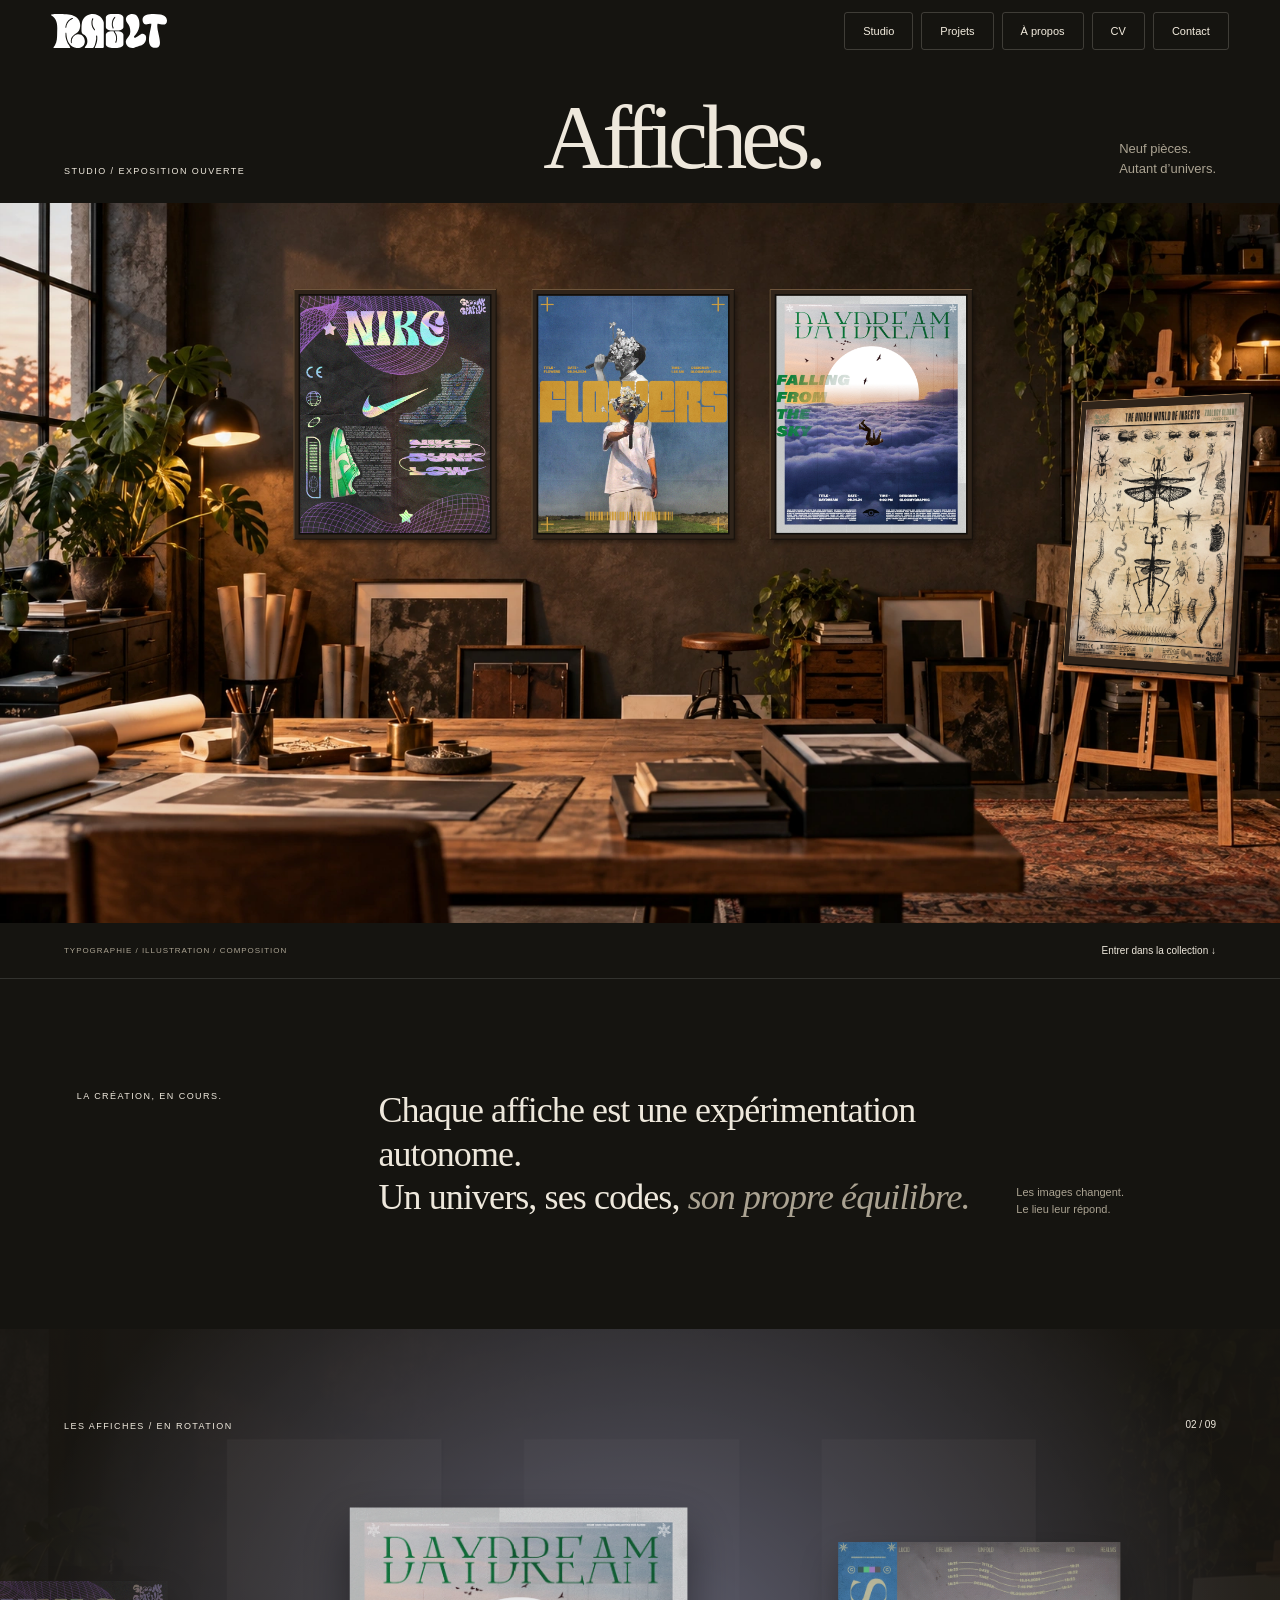
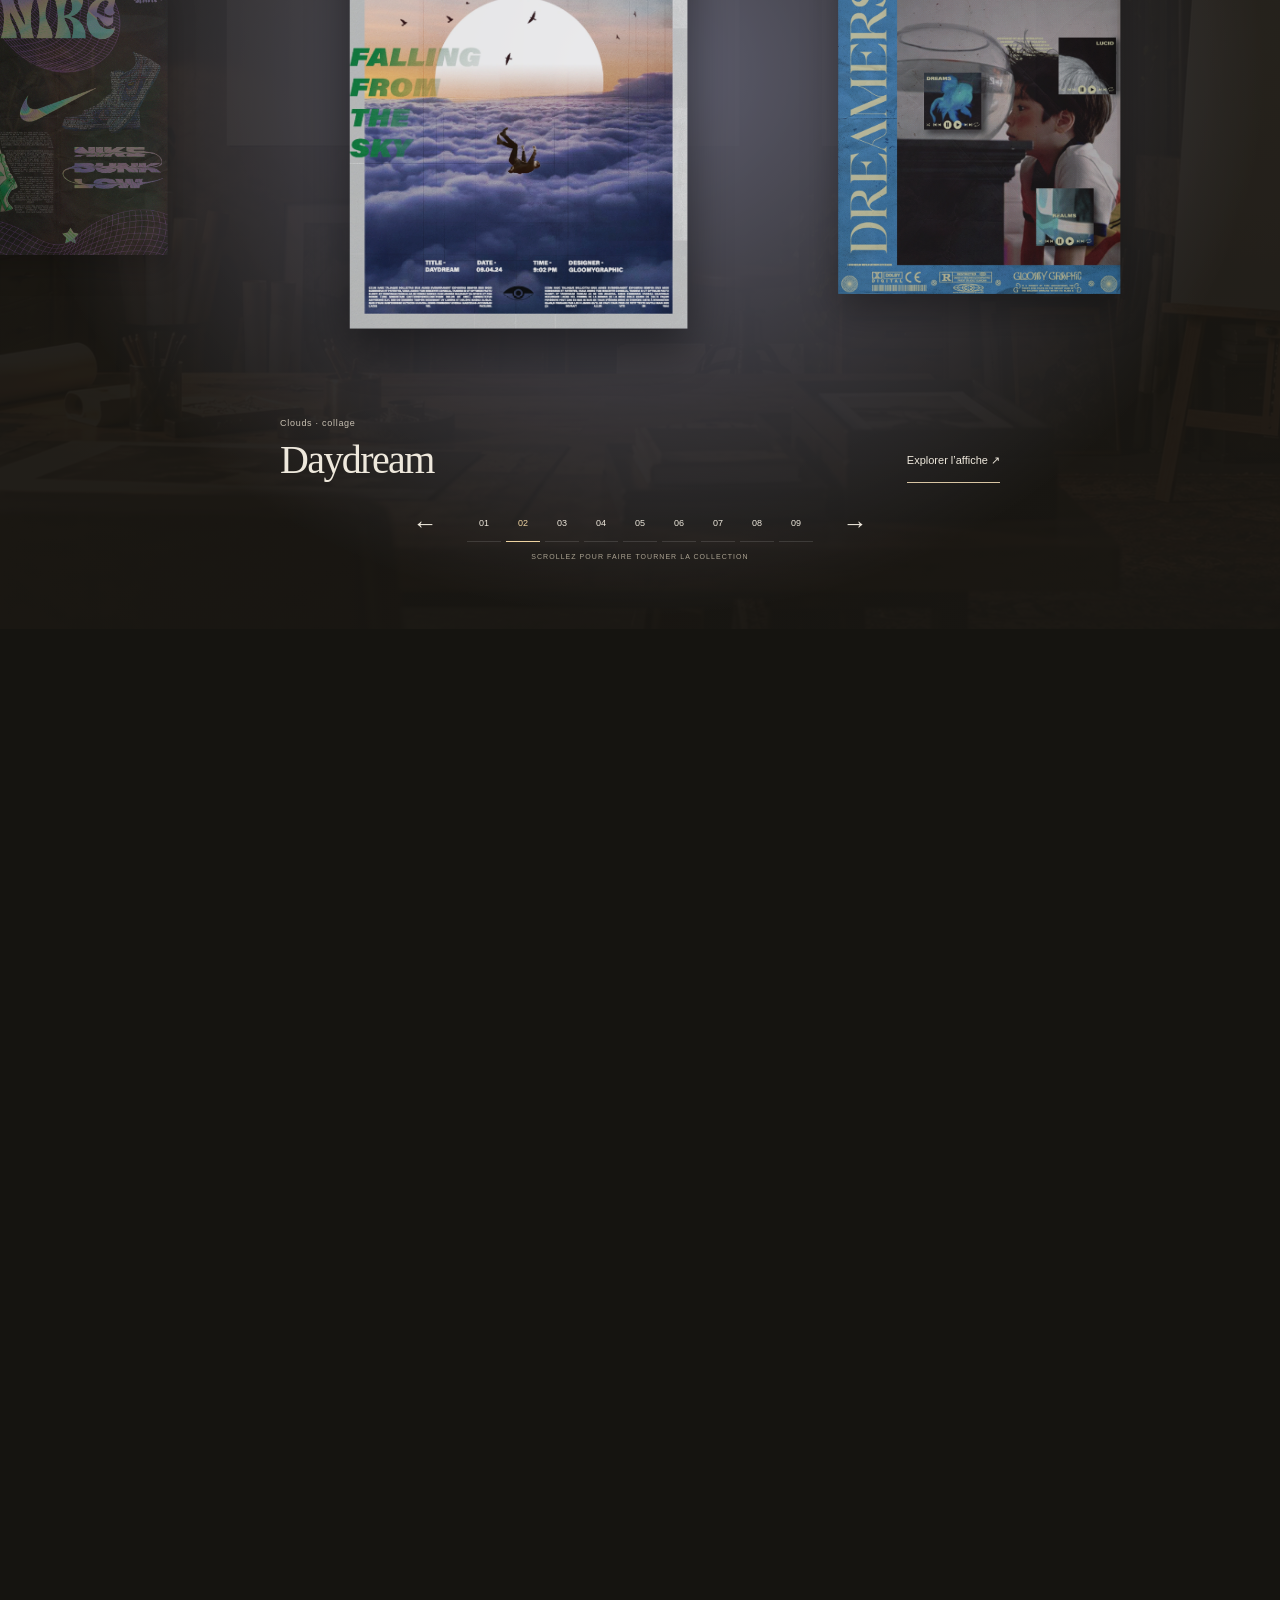
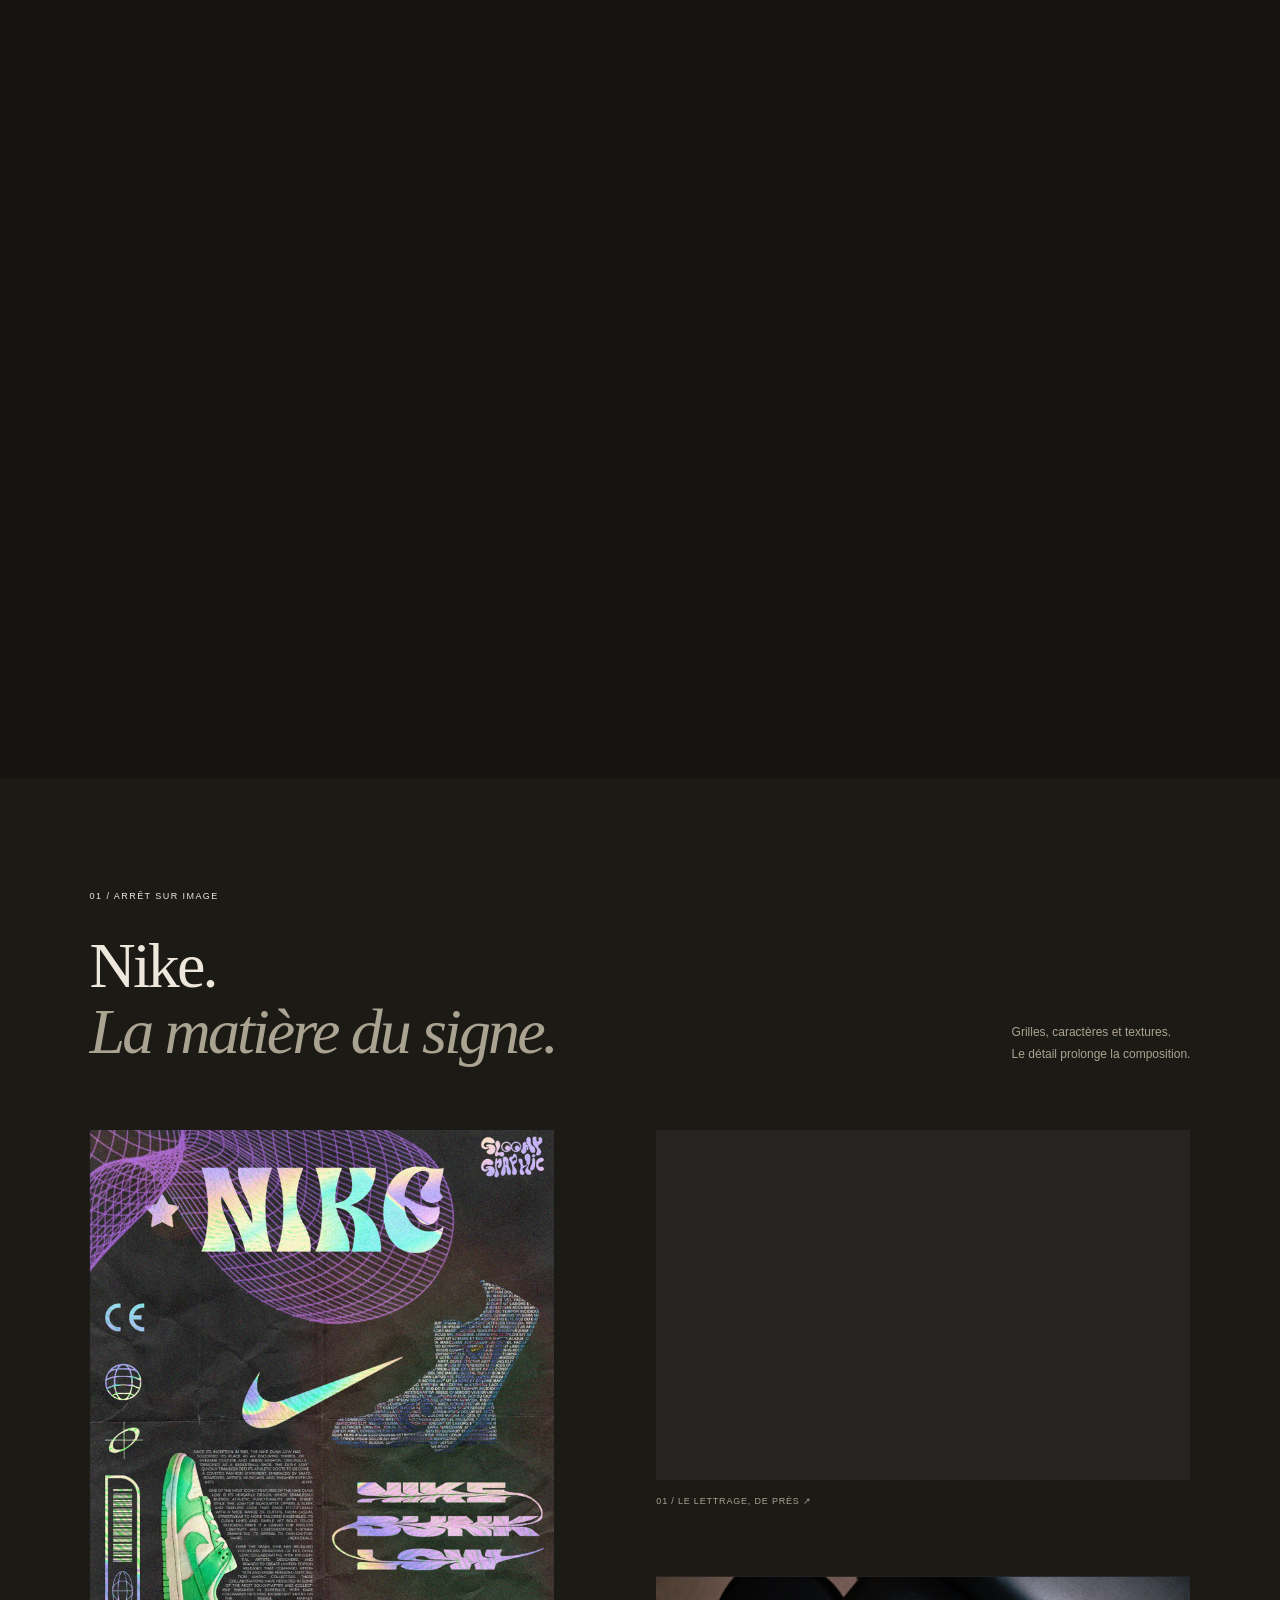
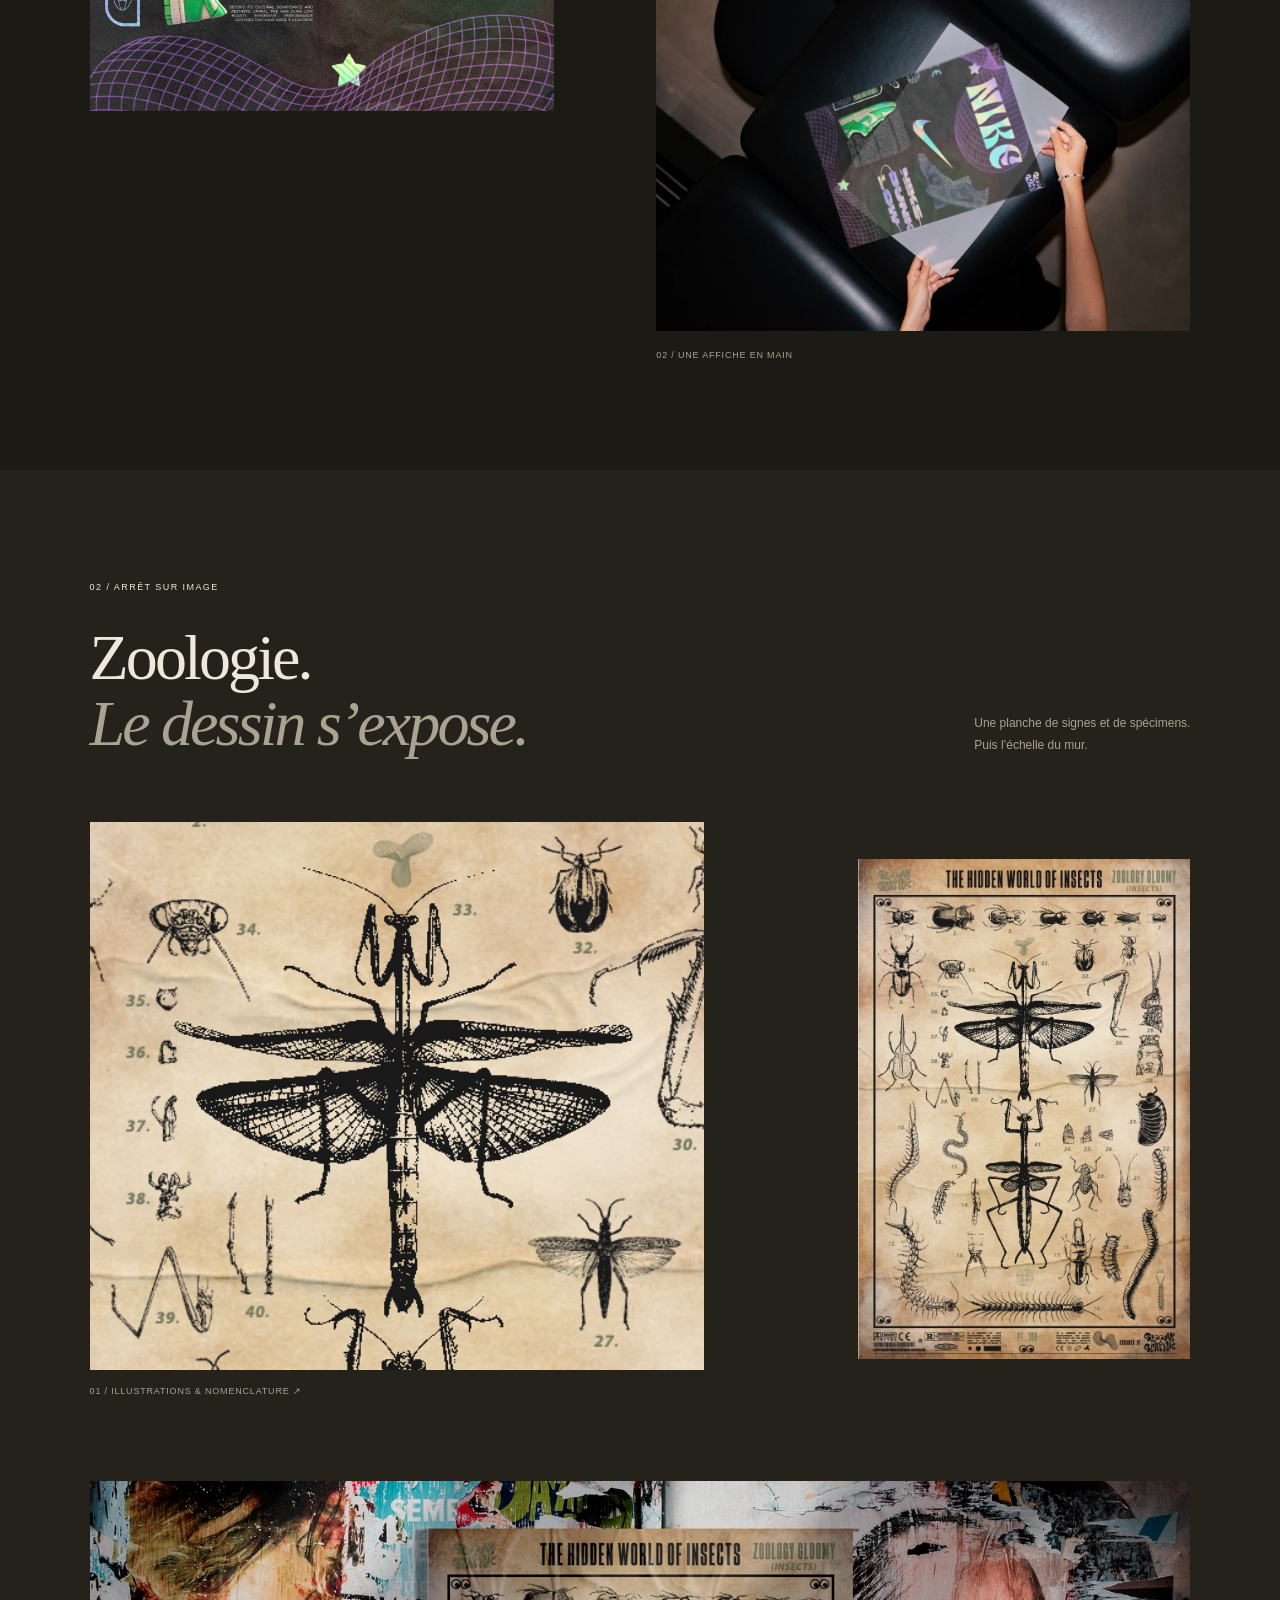
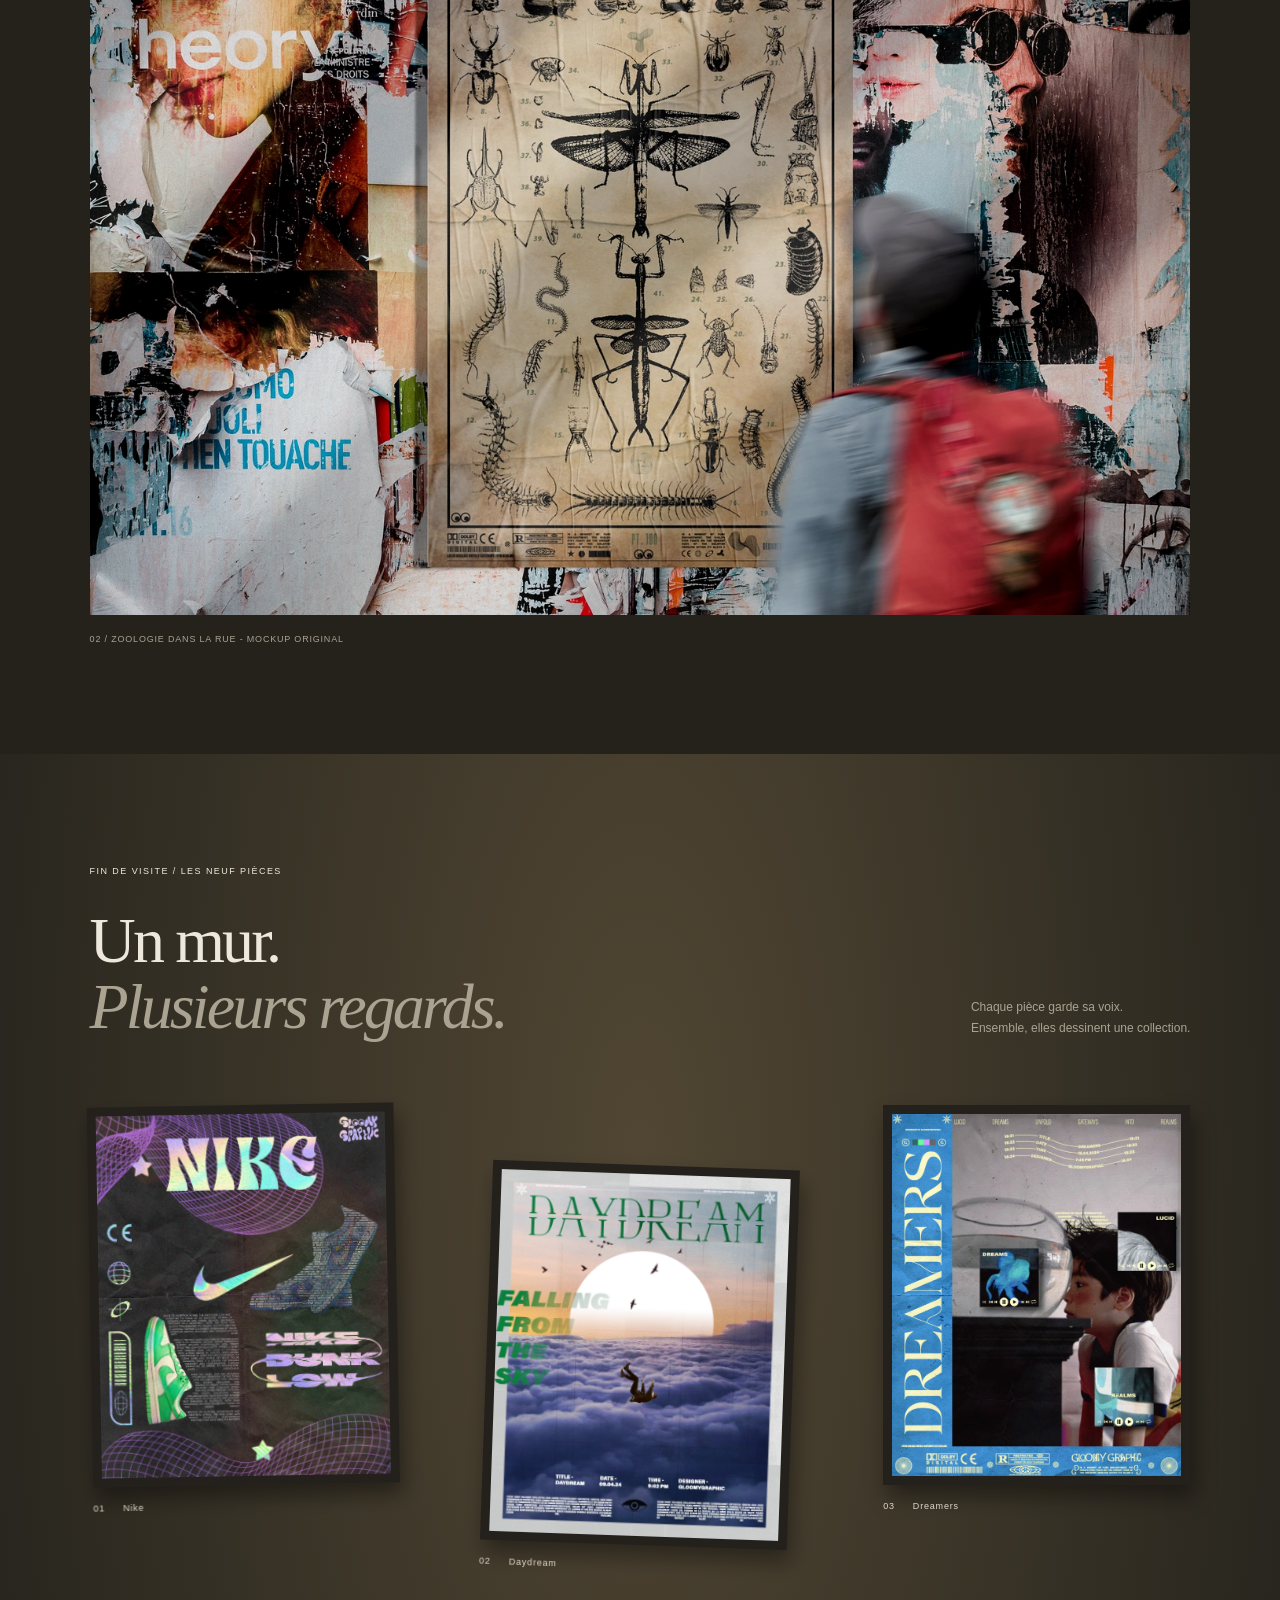
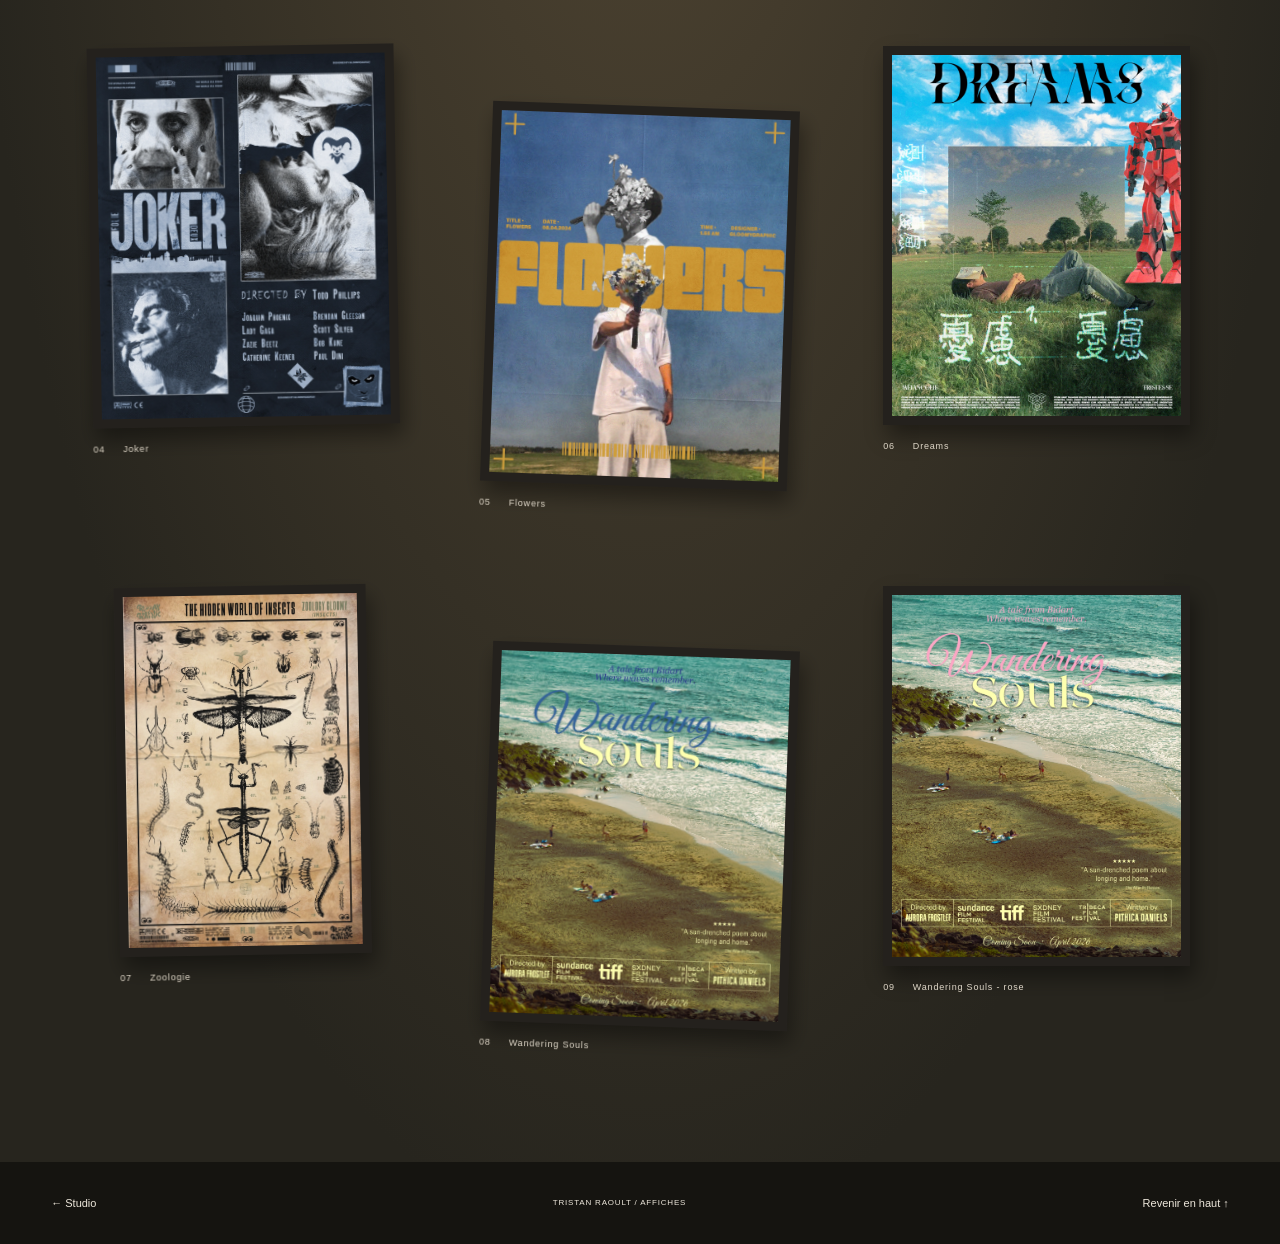
==== commit 3ac8b5d3: "style: remove em dashes site-wide, use plain hyphens Replace every em dash ("—") in visible copy acr" ====
--- a/outputs/V16_Studio/affiches/index.html
+++ b/outputs/V16_Studio/affiches/index.html
@@ -1 +1 @@
-<!doctype html><html lang="fr"><head><meta charset="utf-8"><meta name="viewport" content="width=device-width,initial-scale=1"><title>Affiches — Tristan Raoult</title><meta name="color-scheme" content="dark"><link rel="stylesheet" href="affiches.css"><link rel="stylesheet" href="mobile-v16.css"><link rel="stylesheet" href="../shared/navigation.css"><script src="../shared/navigation.js" defer></script></head><body><portfolio-header></portfolio-header><a class="skip" href="#rotation">Passer aux affiches</a><nav data-legacy-navigation><a href="../#atelier">← Studio</a><span>TRISTAN RAOULT / EXPÉRIMENTATIONS GRAPHIQUES</span><a href="#collection">La collection ↘</a></nav><main><section class="hero"><header><span class="eyebrow">STUDIO / EXPOSITION OUVERTE</span><h1>Affiches.</h1><p>Neuf pièces.<br>Autant d’univers.</p></header><div class="scene-scroll"><svg viewBox="0 0 1672 941" class="studio" role="img" aria-label="Atelier de création, trois affiches au mur et une sur un chevalet"><image href="assets/atelier.webp" width="1672" height="941"/><a href="#" data-open="0" aria-label="Voir Nike"><g class="studio-frame"><rect class="frame-shadow" x="388" y="118" width="264" height="326"/><rect class="frame-wood" x="384" y="113" width="264" height="326"/><path class="frame-edge" d="M384 439V113h264"/><image href="assets/nike.webp" x="392" y="121" width="248" height="310" preserveAspectRatio="xMidYMid meet"/><rect class="frame-lip" x="391" y="120" width="250" height="312"/></g></a><a href="#" data-open="4" aria-label="Voir Flowers"><g class="studio-frame"><rect class="frame-shadow" x="699" y="118" width="264" height="326"/><rect class="frame-wood" x="695" y="113" width="264" height="326"/><path class="frame-edge" d="M695 439V113h264"/><image href="assets/flower.webp" x="703" y="121" width="248" height="310" preserveAspectRatio="xMidYMid meet"/><rect class="frame-lip" x="702" y="120" width="250" height="312"/></g></a><a href="#" data-open="1" aria-label="Voir Daydream"><g class="studio-frame"><rect class="frame-shadow" x="1010" y="118" width="264" height="326"/><rect class="frame-wood" x="1006" y="113" width="264" height="326"/><path class="frame-edge" d="M1006 439V113h264"/><image href="assets/clouds.webp" x="1014" y="121" width="248" height="310" preserveAspectRatio="xMidYMid meet"/><rect class="frame-lip" x="1013" y="120" width="250" height="312"/></g></a><foreignObject x="0" y="0" width="1672" height="941" class="easel-layer"><a xmlns="http://www.w3.org/1999/xhtml" href="#" data-open="6" aria-label="Voir Zoologie" class="easel-print" style="transform:matrix3d(0.432533567590572,-0.11994492568596771,0,-0.0002988370659380425,-0.16379655150013453,0.9145654110637824,0,-0.00006797702237441648,0,0,1,0,1413,259,0,1)"><img src="assets/zoologie.webp" alt="Affiche Zoologie encadrée sur le chevalet" width="800" height="1200"/></a></foreignObject></svg></div><div class="mobile-exhibition portrait-exhibition"><svg class="portrait-gallery" viewBox="0 0 941 1672" aria-label="Studio en portrait : Nike et Flowers au mur, Zoologie sur le chevalet"><image href="assets/studio-portrait.webp" width="941" height="1672"/><a href="#" data-open="0" aria-label="Voir Nike"><rect x="246" y="212" width="246" height="303.5" fill="#30241b" stroke="#775b3d" stroke-width="3"/><image href="assets/nike.webp" x="254" y="220" width="230" height="287.5" preserveAspectRatio="xMidYMid meet"/><rect x="254" y="220" width="230" height="287.5" fill="none" stroke="#130e09" stroke-width="3"/></a><a href="#" data-open="4" aria-label="Voir Flowers"><rect x="524" y="212" width="246" height="303.5" fill="#30241b" stroke="#775b3d" stroke-width="3"/><image href="assets/flower.webp" x="532" y="220" width="230" height="287.5" preserveAspectRatio="xMidYMid meet"/><rect x="532" y="220" width="230" height="287.5" fill="none" stroke="#130e09" stroke-width="3"/></a><a href="#" data-open="6" aria-label="Voir Zoologie"><g transform="matrix(1 -.013 -.053 1 622 787)"><rect x="-6" y="-6" width="220" height="324" fill="#30241b" stroke="#8c6844" stroke-width="3"/><image href="assets/zoologie.webp" width="208" height="312" preserveAspectRatio="xMidYMid meet"/></g></a></svg><p>Touchez une affiche pour la voir en détail.</p></div><div class="hero-bottom"><span>TYPOGRAPHIE / ILLUSTRATION / COMPOSITION</span><a href="#rotation">Entrer dans la collection ↓</a><span class="mobile-hint">Faites défiler pour visiter le studio ↓</span></div></section><section class="intro"><span class="eyebrow">LA CRÉATION, EN COURS.</span><p>Chaque affiche est une expérimentation autonome.<br>Un univers, ses codes, <em>son propre équilibre.</em></p><span>Les images changent.<br>Le lieu leur répond.</span></section><section class="carousel-section" id="rotation"><div class="carousel-stage"><div class="ambience"></div><header><span class="eyebrow">LES AFFICHES / EN ROTATION</span><span id="count" aria-live="polite">01 / 09</span></header><div class="carousel" aria-label="Carrousel des neuf affiches" tabindex="0"><button class="slide" data-slide="0" aria-label="Mettre Nike au centre"><img src="assets/nike.webp" alt="Nike" loading="lazy"></button><button class="slide" data-slide="1" aria-label="Mettre Daydream au centre"><img src="assets/clouds.webp" alt="Daydream" loading="lazy"></button><button class="slide" data-slide="2" aria-label="Mettre Dreamers au centre"><img src="assets/fish.webp" alt="Dreamers" loading="lazy"></button><button class="slide" data-slide="3" aria-label="Mettre Joker au centre"><img src="assets/joker.webp" alt="Joker" loading="lazy"></button><button class="slide" data-slide="4" aria-label="Mettre Flowers au centre"><img src="assets/flower.webp" alt="Flowers" loading="lazy"></button><button class="slide" data-slide="5" aria-label="Mettre Dreams au centre"><img src="assets/robot.webp" alt="Dreams" loading="lazy"></button><button class="slide" data-slide="6" aria-label="Mettre Zoologie au centre"><img src="assets/zoologie.webp" alt="Zoologie" loading="lazy"></button><button class="slide" data-slide="7" aria-label="Mettre Wandering Souls au centre"><img src="assets/sand.webp" alt="Wandering Souls" loading="lazy"></button><button class="slide" data-slide="8" aria-label="Mettre Wandering Souls — rose au centre"><img src="assets/sand-rose.webp" alt="Wandering Souls — rose" loading="lazy"></button></div><div class="carousel-caption"><div><span id="category"></span><h2 id="current-title">Nike</h2></div><button id="inspect">Explorer l’affiche ↗</button></div><div class="carousel-controls"><button id="prev" aria-label="Affiche précédente">←</button><div class="dots"><button data-index="0" aria-label="Afficher Nike">01</button><button data-index="1" aria-label="Afficher Daydream">02</button><button data-index="2" aria-label="Afficher Dreamers">03</button><button data-index="3" aria-label="Afficher Joker">04</button><button data-index="4" aria-label="Afficher Flowers">05</button><button data-index="5" aria-label="Afficher Dreams">06</button><button data-index="6" aria-label="Afficher Zoologie">07</button><button data-index="7" aria-label="Afficher Wandering Souls">08</button><button data-index="8" aria-label="Afficher Wandering Souls — rose">09</button></div><button id="next" aria-label="Affiche suivante">→</button></div><span class="scroll-hint">SCROLLEZ POUR FAIRE TOURNER LA COLLECTION</span></div></section><section class="feature" id="nike"><header><span class="eyebrow">01 / ARRÊT SUR IMAGE</span><h2>Nike.<br><em>La matière du signe.</em></h2><p>Grilles, caractères et textures.<br>Le détail prolonge la composition.</p></header><div class="feature-grid"><button class="poster full-poster" data-open="0" aria-label="Voir Nike"><img src="assets/nike.webp" alt="Affiche Nike" loading="lazy"></button><div class="detail-column"><button class="detail nike-detail" data-open="0" aria-label="Examiner le détail de Nike"><img src="assets/nike.png" alt="Détail typographique de l’affiche Nike" loading="lazy"></button><span class="caption">01 / LE LETTRAGE, DE PRÈS ↗</span><figure class="mockup"><button data-mockup="mockups-lifestyle.png" aria-label="Agrandir le mockup Nike"><img src="assets/mockups-lifestyle.webp" alt="Mockup existant : affiche Nike tenue en main" loading="lazy"></button><figcaption>02 / UNE AFFICHE EN MAIN</figcaption></figure></div></div></section><section class="feature zoologie" id="zoologie"><header><span class="eyebrow">02 / ARRÊT SUR IMAGE</span><h2>Zoologie.<br><em>Le dessin s’expose.</em></h2><p>Une planche de signes et de spécimens.<br>Puis l’échelle du mur.</p></header><div class="zoo-detail"><div><button class="detail zoo-crop" data-open="6" aria-label="Examiner les détails de Zoologie"><img src="assets/zoologie.png" alt="Grand insecte ailé : nervures des ailes, antennes et annotations de Zoologie" loading="lazy"></button><span class="caption">01 / ILLUSTRATIONS & NOMENCLATURE ↗</span></div><button class="poster " data-open="6" aria-label="Voir Zoologie"><img src="assets/zoologie.webp" alt="Affiche Zoologie" loading="lazy"></button></div><figure class="urban"><button data-mockup="mockups-urban.png" aria-label="Agrandir le mockup urbain Zoologie"><img src="assets/mockups-urban.webp" alt="Mockup existant : Zoologie sur un mur d’affichage urbain" loading="lazy"></button><figcaption>02 / ZOOLOGIE DANS LA RUE — MOCKUP ORIGINAL</figcaption></figure></section><section class="collection" id="collection"><header><span class="eyebrow">FIN DE VISITE / LES NEUF PIÈCES</span><h2>Un mur.<br><em>Plusieurs regards.</em></h2><p>Chaque pièce garde sa voix.<br>Ensemble, elles dessinent une collection.</p></header><div class="collection-wall"><figure><button class="poster " data-open="0" aria-label="Voir Nike"><img src="assets/nike.webp" alt="Affiche Nike" loading="lazy"></button><figcaption><span>01</span>Nike</figcaption></figure><figure><button class="poster " data-open="1" aria-label="Voir Daydream"><img src="assets/clouds.webp" alt="Affiche Daydream" loading="lazy"></button><figcaption><span>02</span>Daydream</figcaption></figure><figure><button class="poster " data-open="2" aria-label="Voir Dreamers"><img src="assets/fish.webp" alt="Affiche Dreamers" loading="lazy"></button><figcaption><span>03</span>Dreamers</figcaption></figure><figure><button class="poster " data-open="3" aria-label="Voir Joker"><img src="assets/joker.webp" alt="Affiche Joker" loading="lazy"></button><figcaption><span>04</span>Joker</figcaption></figure><figure><button class="poster " data-open="4" aria-label="Voir Flowers"><img src="assets/flower.webp" alt="Affiche Flowers" loading="lazy"></button><figcaption><span>05</span>Flowers</figcaption></figure><figure><button class="poster " data-open="5" aria-label="Voir Dreams"><img src="assets/robot.webp" alt="Affiche Dreams" loading="lazy"></button><figcaption><span>06</span>Dreams</figcaption></figure><figure><button class="poster " data-open="6" aria-label="Voir Zoologie"><img src="assets/zoologie.webp" alt="Affiche Zoologie" loading="lazy"></button><figcaption><span>07</span>Zoologie</figcaption></figure><figure><button class="poster " data-open="7" aria-label="Voir Wandering Souls"><img src="assets/sand.webp" alt="Affiche Wandering Souls" loading="lazy"></button><figcaption><span>08</span>Wandering Souls</figcaption></figure><figure><button class="poster " data-open="8" aria-label="Voir Wandering Souls — rose"><img src="assets/sand-rose.webp" alt="Affiche Wandering Souls — rose" loading="lazy"></button><figcaption><span>09</span>Wandering Souls — rose</figcaption></figure></div></section></main><footer><a href="../#atelier">← Studio</a><span>TRISTAN RAOULT / AFFICHES</span><a href="#">Revenir en haut ↑</a></footer><dialog id="viewer" aria-label="Affiche en grand"><div class="viewer-bar"><span id="viewer-title"></span><a id="original" target="_blank">Fichier original ↗</a><button id="close">Fermer ×</button></div><div class="viewer-image"><img id="large" alt=""></div><div class="viewer-tools"><button id="vprev" aria-label="Précédente">←</button><label>Zoom <input id="zoom" type="range" min="1" max="3" step=".25" value="1"></label><button id="vnext" aria-label="Suivante">→</button></div></dialog><script src="affiches.js" defer></script></body></html>+<!doctype html><html lang="fr"><head><meta charset="utf-8"><meta name="viewport" content="width=device-width,initial-scale=1"><title>Affiches - Tristan Raoult</title><meta name="color-scheme" content="dark"><link rel="stylesheet" href="affiches.css"><link rel="stylesheet" href="mobile-v16.css"><link rel="stylesheet" href="../shared/navigation.css"><script src="../shared/navigation.js" defer></script></head><body><portfolio-header></portfolio-header><a class="skip" href="#rotation">Passer aux affiches</a><nav data-legacy-navigation><a href="../#atelier">← Studio</a><span>TRISTAN RAOULT / EXPÉRIMENTATIONS GRAPHIQUES</span><a href="#collection">La collection ↘</a></nav><main><section class="hero"><header><span class="eyebrow">STUDIO / EXPOSITION OUVERTE</span><h1>Affiches.</h1><p>Neuf pièces.<br>Autant d’univers.</p></header><div class="scene-scroll"><svg viewBox="0 0 1672 941" class="studio" role="img" aria-label="Atelier de création, trois affiches au mur et une sur un chevalet"><image href="assets/atelier.webp" width="1672" height="941"/><a href="#" data-open="0" aria-label="Voir Nike"><g class="studio-frame"><rect class="frame-shadow" x="388" y="118" width="264" height="326"/><rect class="frame-wood" x="384" y="113" width="264" height="326"/><path class="frame-edge" d="M384 439V113h264"/><image href="assets/nike.webp" x="392" y="121" width="248" height="310" preserveAspectRatio="xMidYMid meet"/><rect class="frame-lip" x="391" y="120" width="250" height="312"/></g></a><a href="#" data-open="4" aria-label="Voir Flowers"><g class="studio-frame"><rect class="frame-shadow" x="699" y="118" width="264" height="326"/><rect class="frame-wood" x="695" y="113" width="264" height="326"/><path class="frame-edge" d="M695 439V113h264"/><image href="assets/flower.webp" x="703" y="121" width="248" height="310" preserveAspectRatio="xMidYMid meet"/><rect class="frame-lip" x="702" y="120" width="250" height="312"/></g></a><a href="#" data-open="1" aria-label="Voir Daydream"><g class="studio-frame"><rect class="frame-shadow" x="1010" y="118" width="264" height="326"/><rect class="frame-wood" x="1006" y="113" width="264" height="326"/><path class="frame-edge" d="M1006 439V113h264"/><image href="assets/clouds.webp" x="1014" y="121" width="248" height="310" preserveAspectRatio="xMidYMid meet"/><rect class="frame-lip" x="1013" y="120" width="250" height="312"/></g></a><foreignObject x="0" y="0" width="1672" height="941" class="easel-layer"><a xmlns="http://www.w3.org/1999/xhtml" href="#" data-open="6" aria-label="Voir Zoologie" class="easel-print" style="transform:matrix3d(0.432533567590572,-0.11994492568596771,0,-0.0002988370659380425,-0.16379655150013453,0.9145654110637824,0,-0.00006797702237441648,0,0,1,0,1413,259,0,1)"><img src="assets/zoologie.webp" alt="Affiche Zoologie encadrée sur le chevalet" width="800" height="1200"/></a></foreignObject></svg></div><div class="mobile-exhibition portrait-exhibition"><svg class="portrait-gallery" viewBox="0 0 941 1672" aria-label="Studio en portrait : Nike et Flowers au mur, Zoologie sur le chevalet"><image href="assets/studio-portrait.webp" width="941" height="1672"/><a href="#" data-open="0" aria-label="Voir Nike"><rect x="246" y="212" width="246" height="303.5" fill="#30241b" stroke="#775b3d" stroke-width="3"/><image href="assets/nike.webp" x="254" y="220" width="230" height="287.5" preserveAspectRatio="xMidYMid meet"/><rect x="254" y="220" width="230" height="287.5" fill="none" stroke="#130e09" stroke-width="3"/></a><a href="#" data-open="4" aria-label="Voir Flowers"><rect x="524" y="212" width="246" height="303.5" fill="#30241b" stroke="#775b3d" stroke-width="3"/><image href="assets/flower.webp" x="532" y="220" width="230" height="287.5" preserveAspectRatio="xMidYMid meet"/><rect x="532" y="220" width="230" height="287.5" fill="none" stroke="#130e09" stroke-width="3"/></a><a href="#" data-open="6" aria-label="Voir Zoologie"><g transform="matrix(1 -.013 -.053 1 622 787)"><rect x="-6" y="-6" width="220" height="324" fill="#30241b" stroke="#8c6844" stroke-width="3"/><image href="assets/zoologie.webp" width="208" height="312" preserveAspectRatio="xMidYMid meet"/></g></a></svg><p>Touchez une affiche pour la voir en détail.</p></div><div class="hero-bottom"><span>TYPOGRAPHIE / ILLUSTRATION / COMPOSITION</span><a href="#rotation">Entrer dans la collection ↓</a><span class="mobile-hint">Faites défiler pour visiter le studio ↓</span></div></section><section class="intro"><span class="eyebrow">LA CRÉATION, EN COURS.</span><p>Chaque affiche est une expérimentation autonome.<br>Un univers, ses codes, <em>son propre équilibre.</em></p><span>Les images changent.<br>Le lieu leur répond.</span></section><section class="carousel-section" id="rotation"><div class="carousel-stage"><div class="ambience"></div><header><span class="eyebrow">LES AFFICHES / EN ROTATION</span><span id="count" aria-live="polite">01 / 09</span></header><div class="carousel" aria-label="Carrousel des neuf affiches" tabindex="0"><button class="slide" data-slide="0" aria-label="Mettre Nike au centre"><img src="assets/nike.webp" alt="Nike" loading="lazy"></button><button class="slide" data-slide="1" aria-label="Mettre Daydream au centre"><img src="assets/clouds.webp" alt="Daydream" loading="lazy"></button><button class="slide" data-slide="2" aria-label="Mettre Dreamers au centre"><img src="assets/fish.webp" alt="Dreamers" loading="lazy"></button><button class="slide" data-slide="3" aria-label="Mettre Joker au centre"><img src="assets/joker.webp" alt="Joker" loading="lazy"></button><button class="slide" data-slide="4" aria-label="Mettre Flowers au centre"><img src="assets/flower.webp" alt="Flowers" loading="lazy"></button><button class="slide" data-slide="5" aria-label="Mettre Dreams au centre"><img src="assets/robot.webp" alt="Dreams" loading="lazy"></button><button class="slide" data-slide="6" aria-label="Mettre Zoologie au centre"><img src="assets/zoologie.webp" alt="Zoologie" loading="lazy"></button><button class="slide" data-slide="7" aria-label="Mettre Wandering Souls au centre"><img src="assets/sand.webp" alt="Wandering Souls" loading="lazy"></button><button class="slide" data-slide="8" aria-label="Mettre Wandering Souls - rose au centre"><img src="assets/sand-rose.webp" alt="Wandering Souls - rose" loading="lazy"></button></div><div class="carousel-caption"><div><span id="category"></span><h2 id="current-title">Nike</h2></div><button id="inspect">Explorer l’affiche ↗</button></div><div class="carousel-controls"><button id="prev" aria-label="Affiche précédente">←</button><div class="dots"><button data-index="0" aria-label="Afficher Nike">01</button><button data-index="1" aria-label="Afficher Daydream">02</button><button data-index="2" aria-label="Afficher Dreamers">03</button><button data-index="3" aria-label="Afficher Joker">04</button><button data-index="4" aria-label="Afficher Flowers">05</button><button data-index="5" aria-label="Afficher Dreams">06</button><button data-index="6" aria-label="Afficher Zoologie">07</button><button data-index="7" aria-label="Afficher Wandering Souls">08</button><button data-index="8" aria-label="Afficher Wandering Souls - rose">09</button></div><button id="next" aria-label="Affiche suivante">→</button></div><span class="scroll-hint">SCROLLEZ POUR FAIRE TOURNER LA COLLECTION</span></div></section><section class="feature" id="nike"><header><span class="eyebrow">01 / ARRÊT SUR IMAGE</span><h2>Nike.<br><em>La matière du signe.</em></h2><p>Grilles, caractères et textures.<br>Le détail prolonge la composition.</p></header><div class="feature-grid"><button class="poster full-poster" data-open="0" aria-label="Voir Nike"><img src="assets/nike.webp" alt="Affiche Nike" loading="lazy"></button><div class="detail-column"><button class="detail nike-detail" data-open="0" aria-label="Examiner le détail de Nike"><img src="assets/nike.png" alt="Détail typographique de l’affiche Nike" loading="lazy"></button><span class="caption">01 / LE LETTRAGE, DE PRÈS ↗</span><figure class="mockup"><button data-mockup="mockups-lifestyle.png" aria-label="Agrandir le mockup Nike"><img src="assets/mockups-lifestyle.webp" alt="Mockup existant : affiche Nike tenue en main" loading="lazy"></button><figcaption>02 / UNE AFFICHE EN MAIN</figcaption></figure></div></div></section><section class="feature zoologie" id="zoologie"><header><span class="eyebrow">02 / ARRÊT SUR IMAGE</span><h2>Zoologie.<br><em>Le dessin s’expose.</em></h2><p>Une planche de signes et de spécimens.<br>Puis l’échelle du mur.</p></header><div class="zoo-detail"><div><button class="detail zoo-crop" data-open="6" aria-label="Examiner les détails de Zoologie"><img src="assets/zoologie.png" alt="Grand insecte ailé : nervures des ailes, antennes et annotations de Zoologie" loading="lazy"></button><span class="caption">01 / ILLUSTRATIONS & NOMENCLATURE ↗</span></div><button class="poster " data-open="6" aria-label="Voir Zoologie"><img src="assets/zoologie.webp" alt="Affiche Zoologie" loading="lazy"></button></div><figure class="urban"><button data-mockup="mockups-urban.png" aria-label="Agrandir le mockup urbain Zoologie"><img src="assets/mockups-urban.webp" alt="Mockup existant : Zoologie sur un mur d’affichage urbain" loading="lazy"></button><figcaption>02 / ZOOLOGIE DANS LA RUE - MOCKUP ORIGINAL</figcaption></figure></section><section class="collection" id="collection"><header><span class="eyebrow">FIN DE VISITE / LES NEUF PIÈCES</span><h2>Un mur.<br><em>Plusieurs regards.</em></h2><p>Chaque pièce garde sa voix.<br>Ensemble, elles dessinent une collection.</p></header><div class="collection-wall"><figure><button class="poster " data-open="0" aria-label="Voir Nike"><img src="assets/nike.webp" alt="Affiche Nike" loading="lazy"></button><figcaption><span>01</span>Nike</figcaption></figure><figure><button class="poster " data-open="1" aria-label="Voir Daydream"><img src="assets/clouds.webp" alt="Affiche Daydream" loading="lazy"></button><figcaption><span>02</span>Daydream</figcaption></figure><figure><button class="poster " data-open="2" aria-label="Voir Dreamers"><img src="assets/fish.webp" alt="Affiche Dreamers" loading="lazy"></button><figcaption><span>03</span>Dreamers</figcaption></figure><figure><button class="poster " data-open="3" aria-label="Voir Joker"><img src="assets/joker.webp" alt="Affiche Joker" loading="lazy"></button><figcaption><span>04</span>Joker</figcaption></figure><figure><button class="poster " data-open="4" aria-label="Voir Flowers"><img src="assets/flower.webp" alt="Affiche Flowers" loading="lazy"></button><figcaption><span>05</span>Flowers</figcaption></figure><figure><button class="poster " data-open="5" aria-label="Voir Dreams"><img src="assets/robot.webp" alt="Affiche Dreams" loading="lazy"></button><figcaption><span>06</span>Dreams</figcaption></figure><figure><button class="poster " data-open="6" aria-label="Voir Zoologie"><img src="assets/zoologie.webp" alt="Affiche Zoologie" loading="lazy"></button><figcaption><span>07</span>Zoologie</figcaption></figure><figure><button class="poster " data-open="7" aria-label="Voir Wandering Souls"><img src="assets/sand.webp" alt="Affiche Wandering Souls" loading="lazy"></button><figcaption><span>08</span>Wandering Souls</figcaption></figure><figure><button class="poster " data-open="8" aria-label="Voir Wandering Souls - rose"><img src="assets/sand-rose.webp" alt="Affiche Wandering Souls - rose" loading="lazy"></button><figcaption><span>09</span>Wandering Souls - rose</figcaption></figure></div></section></main><footer><a href="../#atelier">← Studio</a><span>TRISTAN RAOULT / AFFICHES</span><a href="#">Revenir en haut ↑</a></footer><dialog id="viewer" aria-label="Affiche en grand"><div class="viewer-bar"><span id="viewer-title"></span><a id="original" target="_blank">Fichier original ↗</a><button id="close">Fermer ×</button></div><div class="viewer-image"><img id="large" alt=""></div><div class="viewer-tools"><button id="vprev" aria-label="Précédente">←</button><label>Zoom <input id="zoom" type="range" min="1" max="3" step=".25" value="1"></label><button id="vnext" aria-label="Suivante">→</button></div></dialog><script src="affiches.js" defer></script></body></html>
